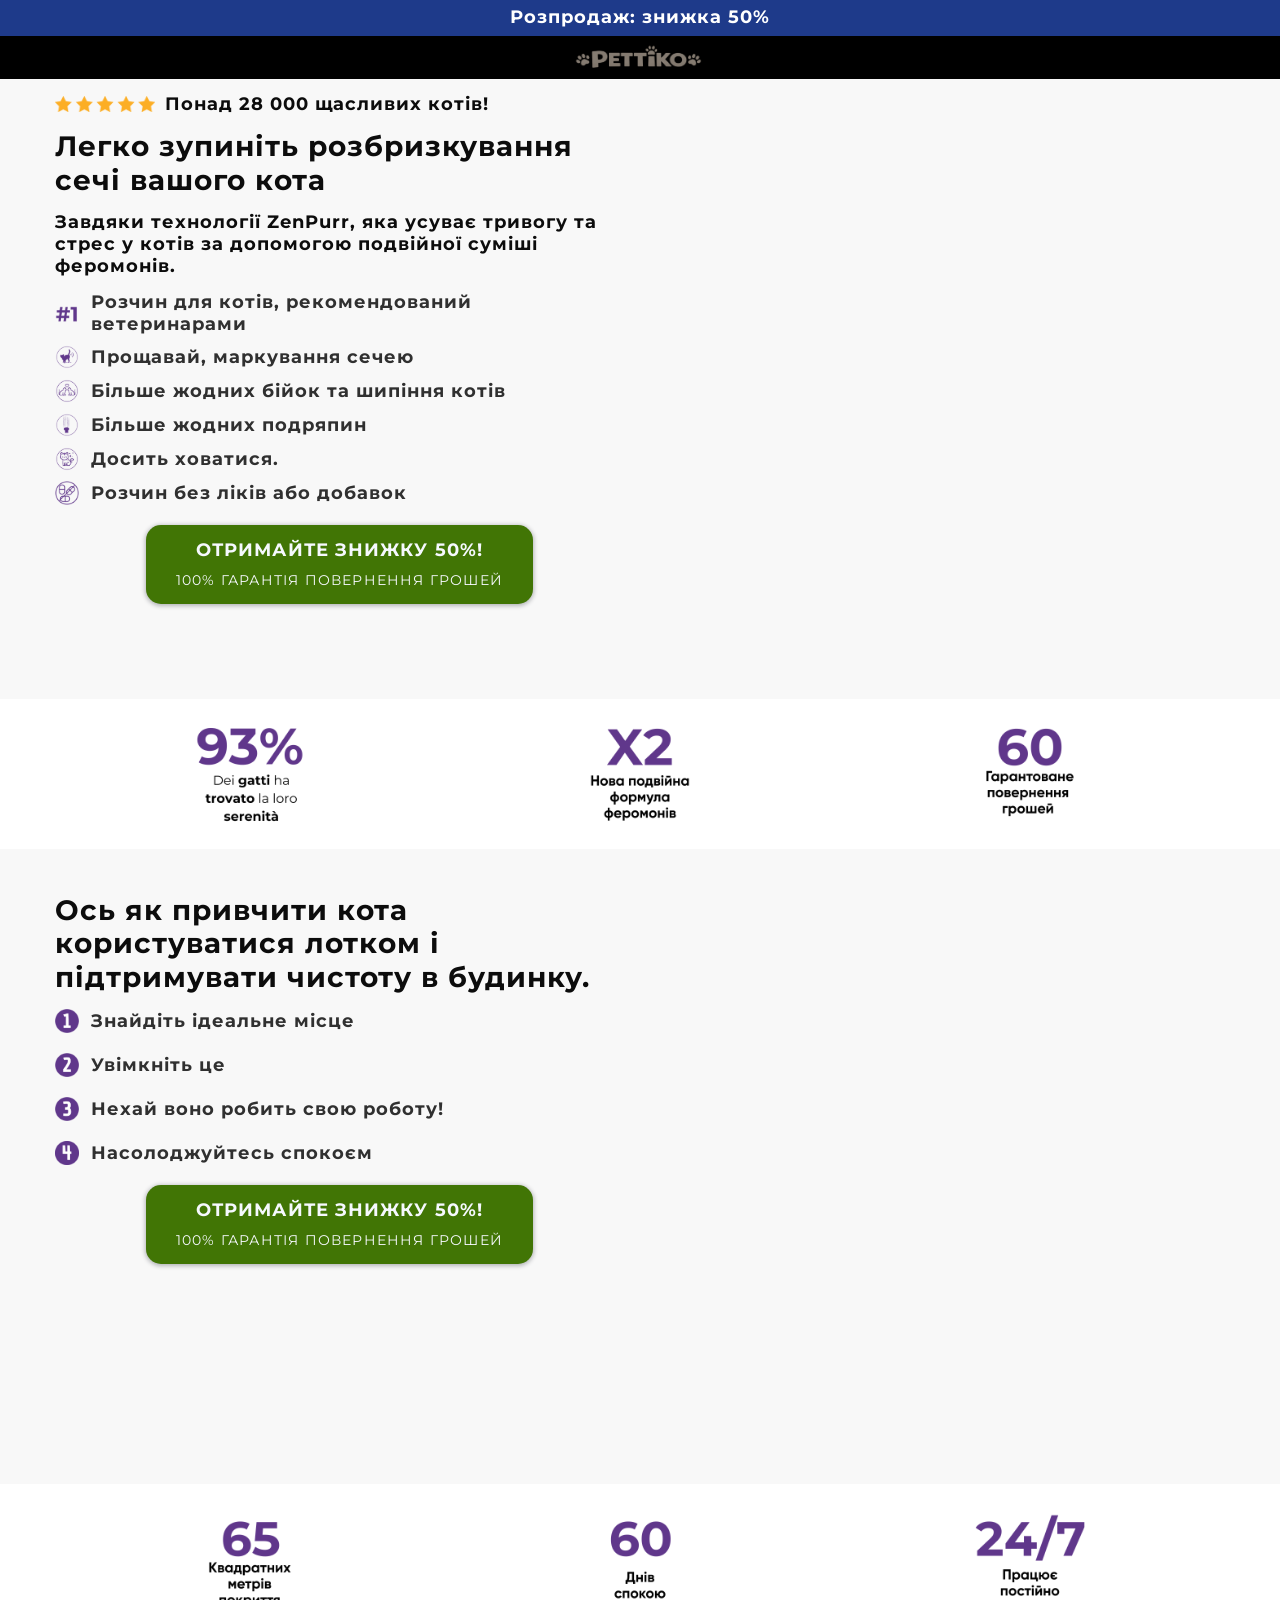
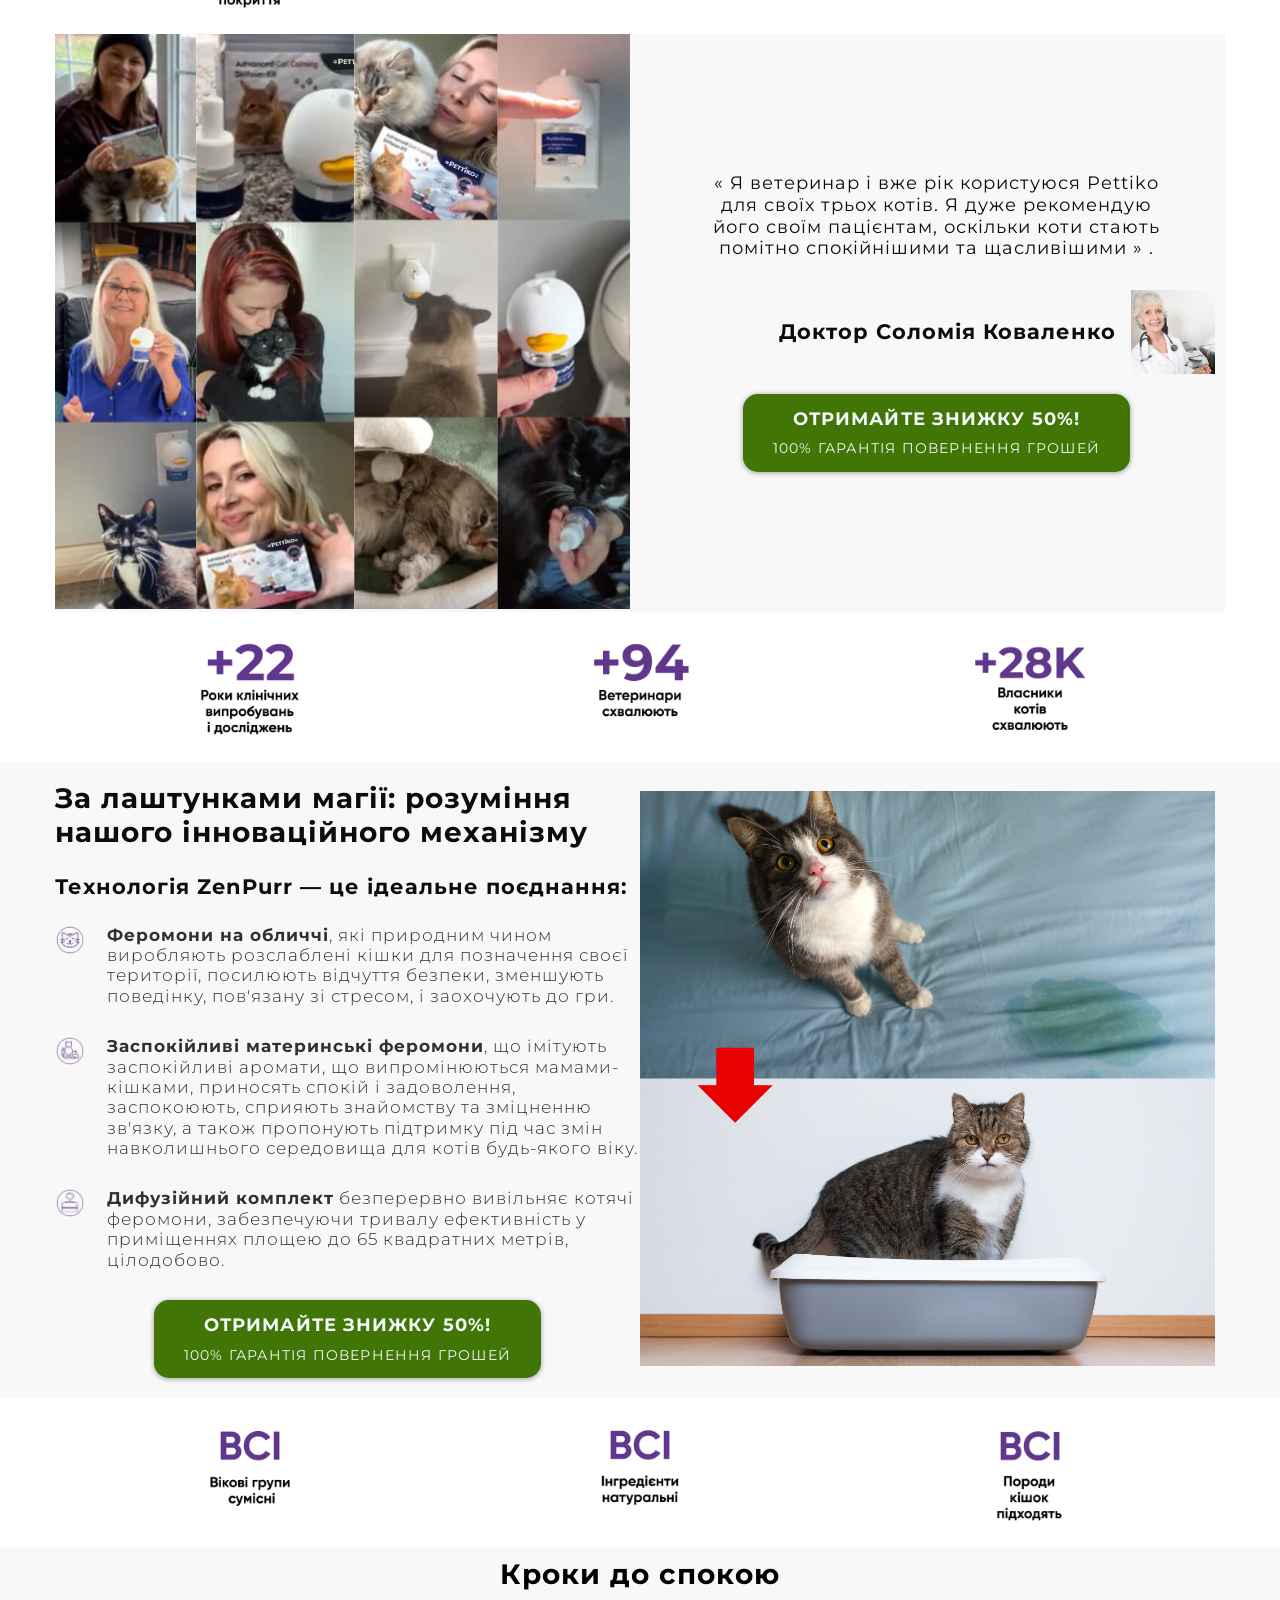
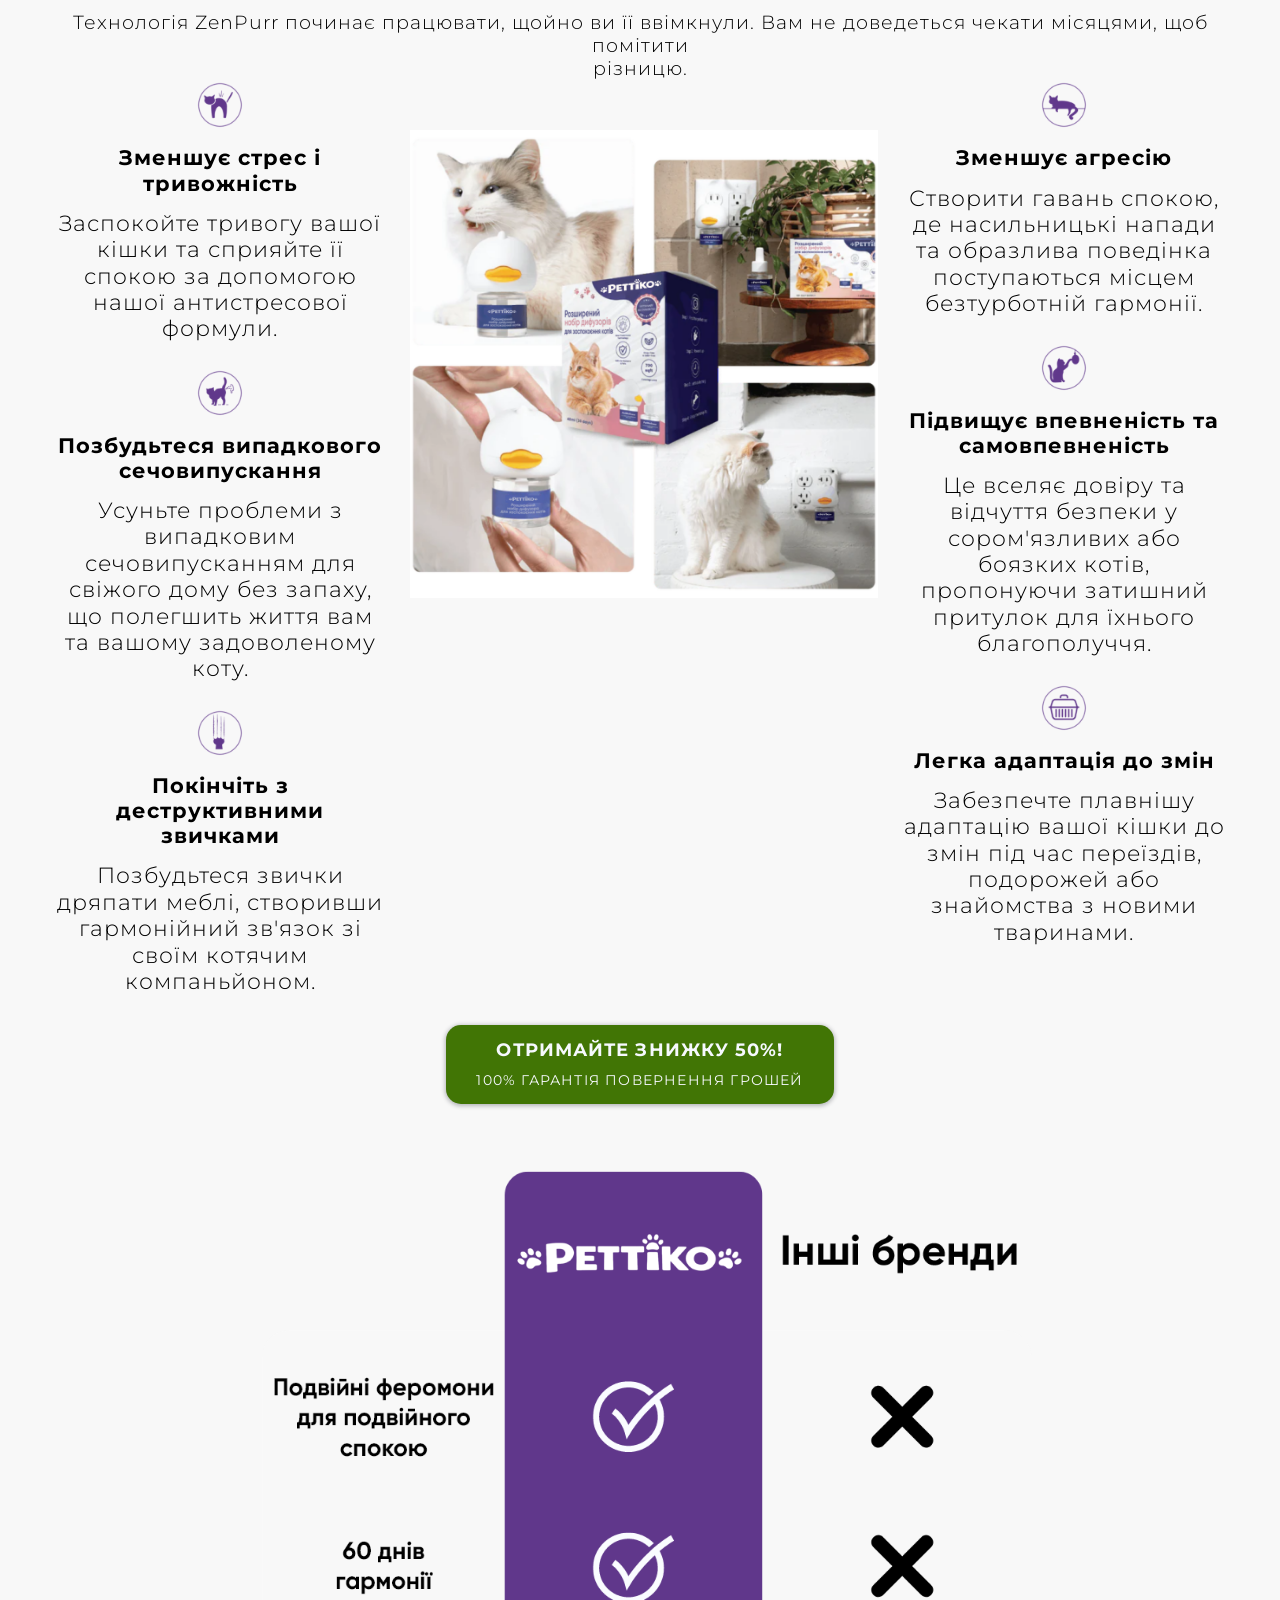
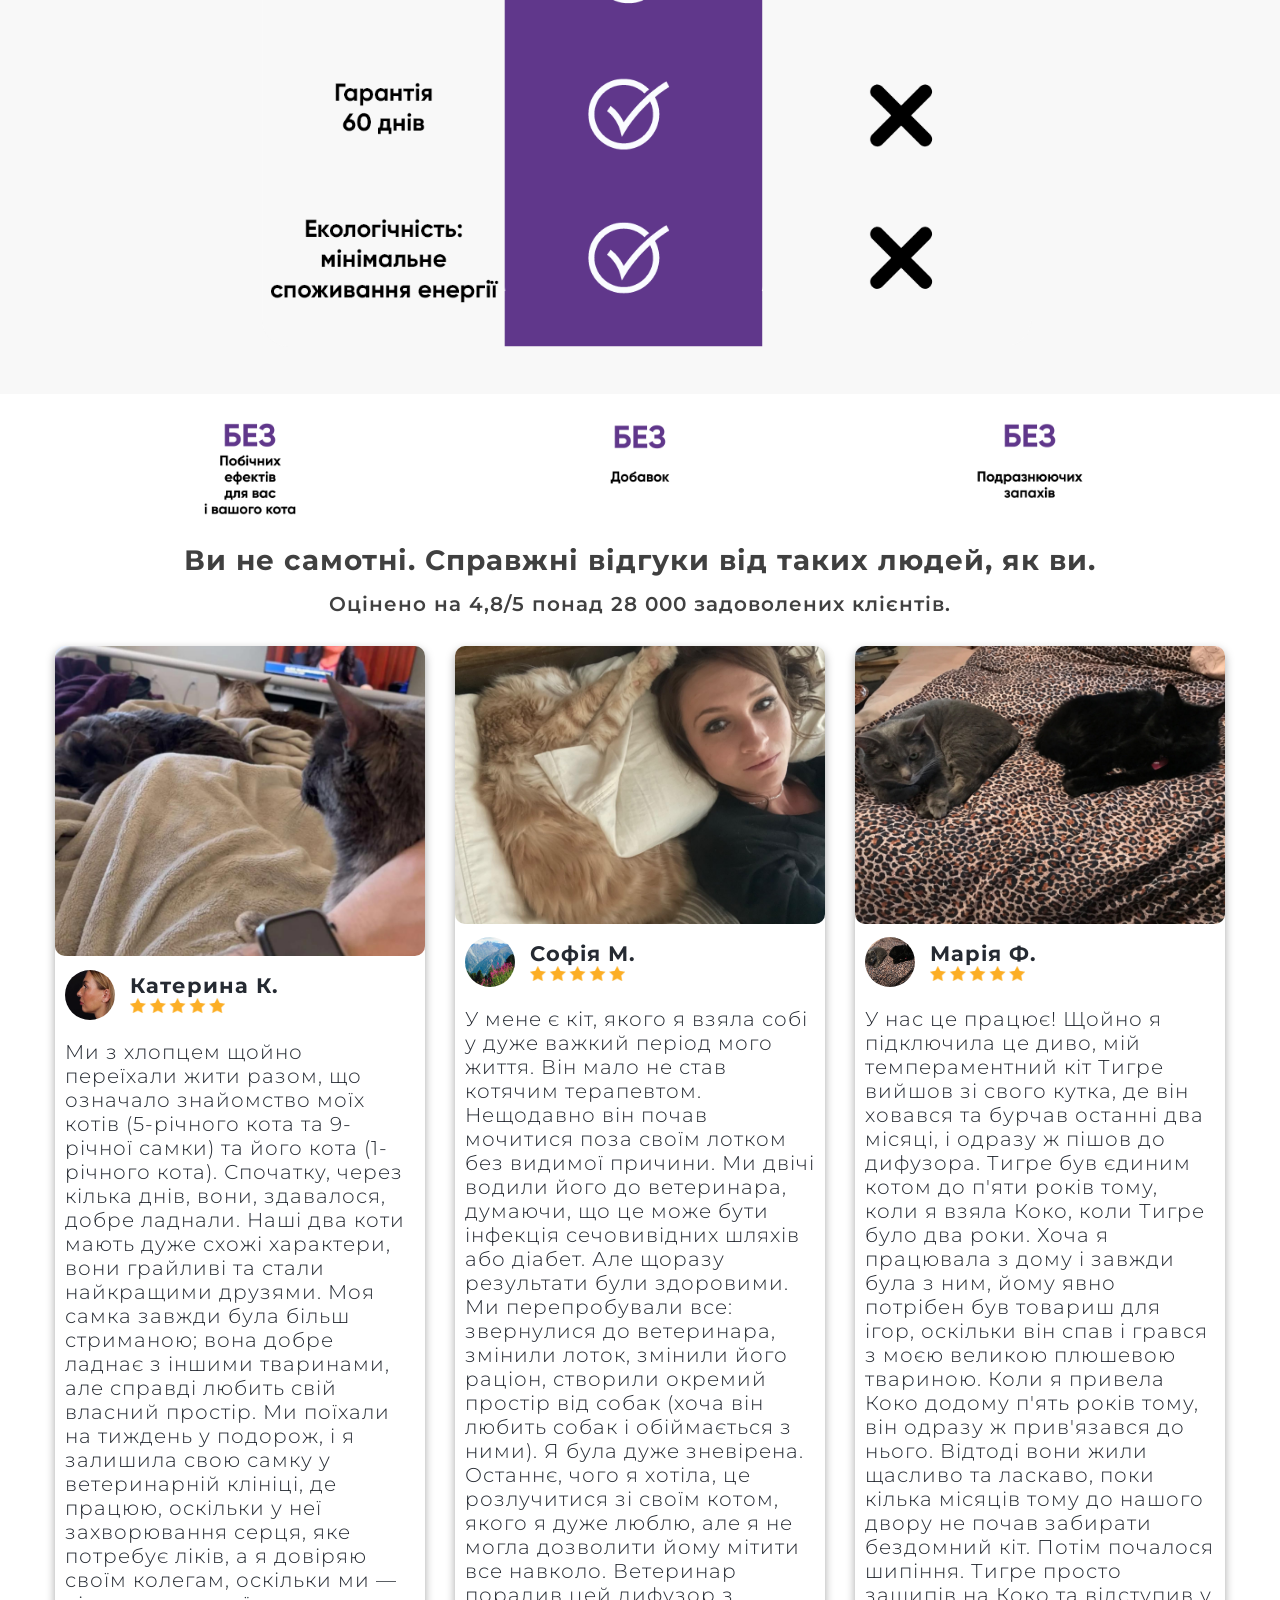
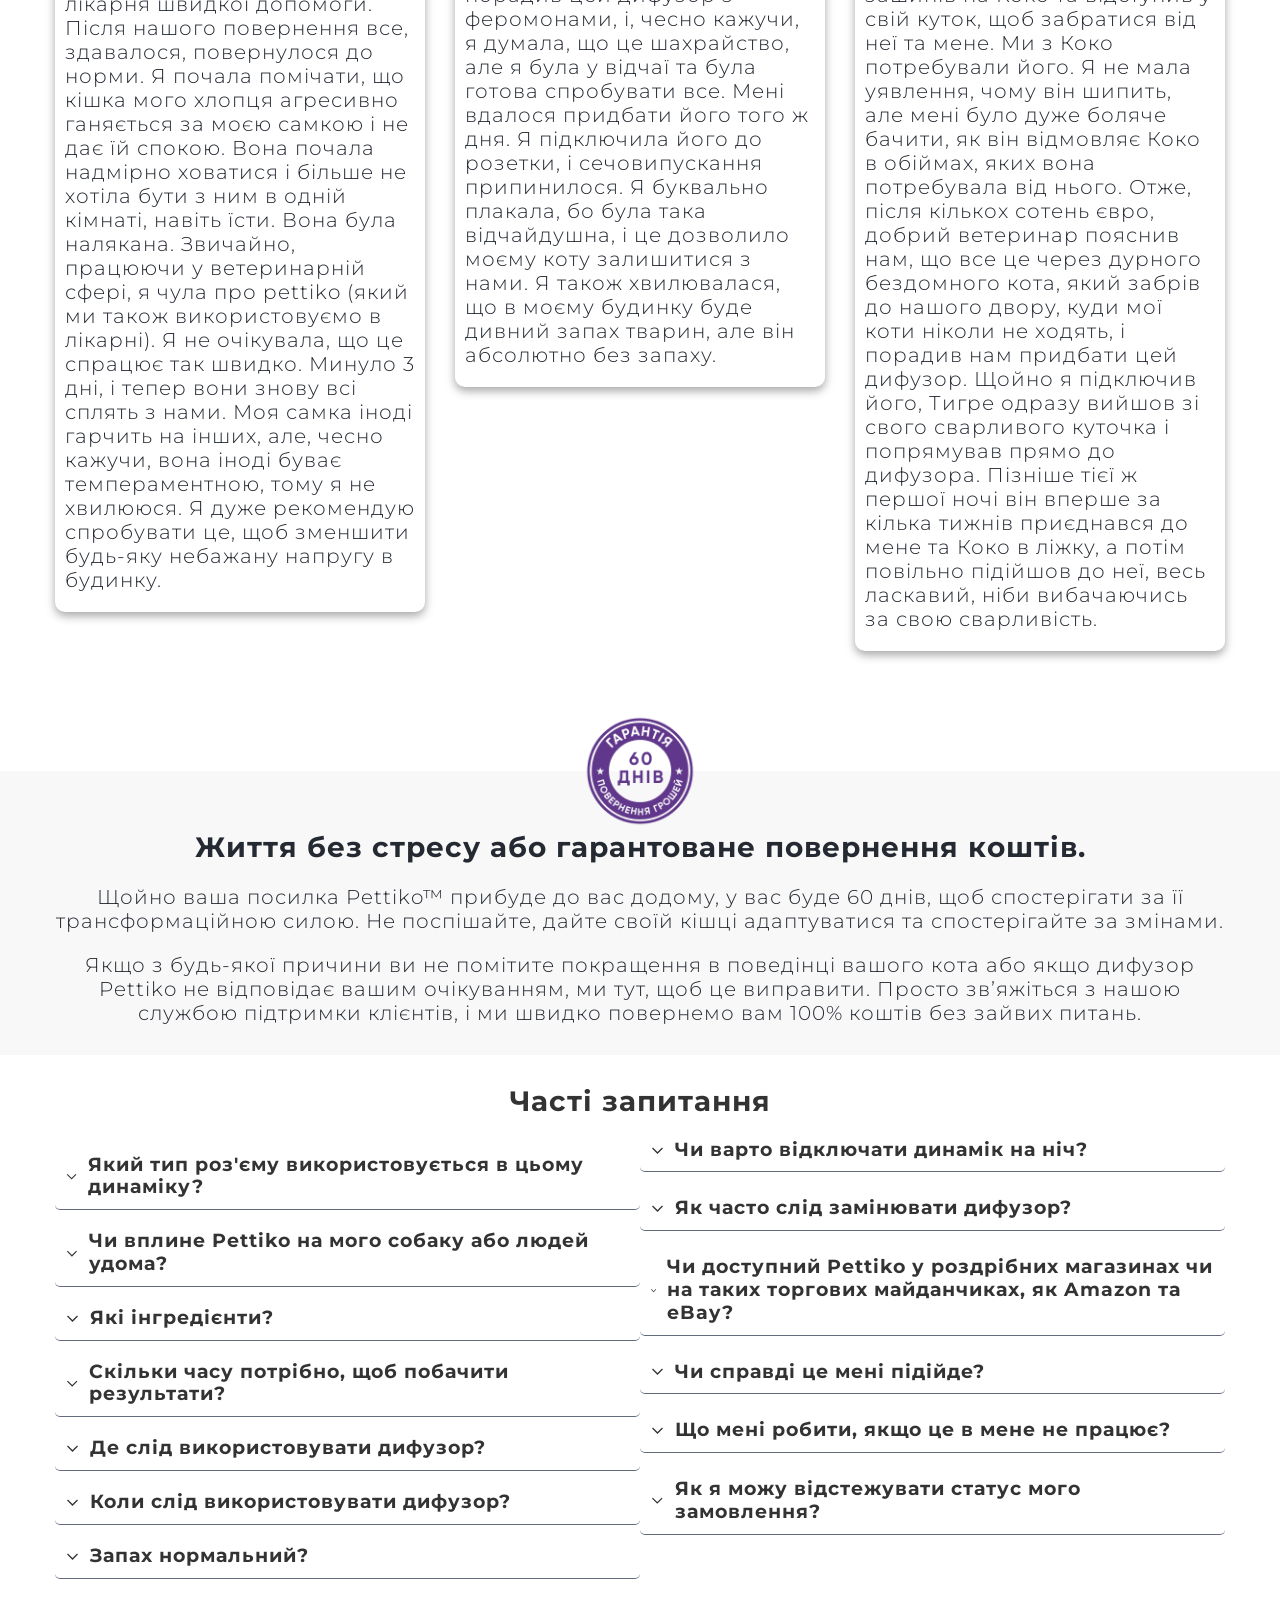
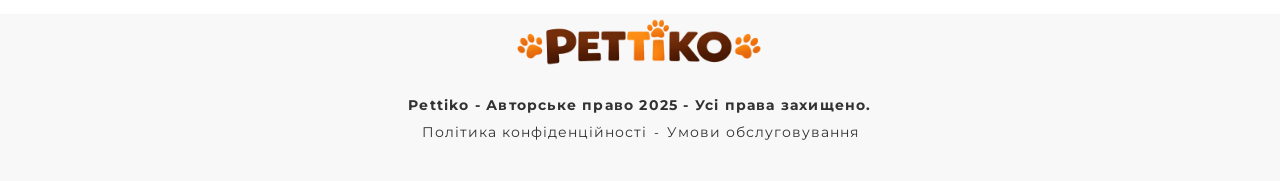
==== index.html @ 3567cd70 "add edits" ====
<!doctype html>
<html lang="en">

<head>
  <meta charset="UTF-8" />
  <meta name="viewport" content="width=device-width, initial-scale=1.0" />
  <link rel="preconnect" href="https://fonts.googleapis.com" />
  <link rel="preconnect" href="https://fonts.gstatic.com" crossorigin />
  <link href="https://fonts.googleapis.com/css2?family=Roboto:ital,wght@0,100..900;1,100..900&display=swap"
    rel="stylesheet" />
  <link rel="preconnect" href="https://fonts.googleapis.com">
  <link rel="preconnect" href="https://fonts.gstatic.com" crossorigin>
  <link href="https://fonts.googleapis.com/css2?family=Montserrat:ital,wght@0,100..900;1,100..900&display=swap"
    rel="stylesheet">
  <link rel="stylesheet" href="./assets/css/globals.css" />
  <link rel="stylesheet" href="./assets/css/style.css" />
  <link rel="stylesheet" href="./assets/css/media.css" />
  <title>Advanced CatCalming</title>
</head>

<body>
  <header class="header">
    <h3 class="header__top-line">
      <strong>Розпродаж: знижка 50%</strong>
    </h3>
    <a href="./index.html" class="header__bottom-line flex-row">
      <img src="./assets/img/Logo Print.png" alt="" width="133" />
    </a>
  </header>

  <section class="sprinkling">
    <div class="container flex-row">
      <div class="left mobile-w100p">
        <div class="left__stars mobile-w100p flex-row">
          <img src="./assets/img/five-stars.png" alt="" width="100" />
          <h3><strong>Понад 28 000 щасливих котів!</strong></h3>
        </div>

        <h1 class="left__title mobile-w100p">
          Легко зупиніть розбризкування сечі вашого кота
        </h1>
        <h3 class="left__subtitle mobile-w100p">
          Завдяки технології ZenPurr, яка усуває тривогу та стрес у котів за
          допомогою подвійної суміші феромонів.
        </h3>
        <div class="left__info flex-col mobile-w100p">
          <div class="left__info__item mobile-w100p flex-row">
            <img src="./assets/img/1.png" alt="" height="24" />
            <h3 class="left__info__item__text">
              Розчин для котів, рекомендований ветеринарами
            </h3>
          </div>
          <div class="left__info__item mobile-w100p flex-row">
            <img src="./assets/img/bye-marker.png" alt="" height="24" />
            <h3 class="left__info__item__text">
              Прощавай, маркування сечею
            </h3>
          </div>
          <div class="left__info__item mobile-w100p flex-row">
            <img src="./assets/img/cat-love.png" alt="" height="24" />
            <h3 class="left__info__item__text">
              Більше жодних бійок та шипіння котів
            </h3>
          </div>
          <div class="left__info__item mobile-w100p flex-row">
            <img src="./assets/img/scratches.png" alt="" height="24" />
            <h3 class="left__info__item__text">
              Більше жодних подряпин
            </h3>
          </div>
          <div class="left__info__item mobile-w100p flex-row">
            <img src="./assets/img/no-hide.png" alt="" height="24" />
            <h3 class="left__info__item__text">
              Досить ховатися.
            </h3>
          </div>
          <div class="left__info__item mobile-w100p flex-row">
            <img src="./assets/img/no-likes.png" alt="" height="24" />
            <h3 class="left__info__item__text">
              Розчин без ліків або добавок
            </h3>
          </div>
        </div>

        <div class="btn mobile-w100p">
          <h3>ОТРИМАЙТЕ ЗНИЖКУ 50%!</h3>
          <h4>100% ГАРАНТІЯ ПОВЕРНЕННЯ ГРОШЕЙ</h4>
        </div>
      </div>
      <div class="right mobile-w100p">
        <video
          poster="https://img.funnelish.com/43002/thumbnails/1744639048-4ab056ae-5b20-47de-824e-a32f8fee240amp4.jpg?auto=webp&amp;optimize=medium"
          data-src="https://videos.funnelish.com/43002/1744639048-4ab056ae-5b20-47de-824e-a32f8fee240a.mp4" autoplay=""
          loop="loop" muted="" playsinline="" disablepictureinpicture="" class="__video mobile-w100p"
          src="assets/video/giorno-video.mp4"></video>
      </div>
    </div>
  </section>

  <section class="row-items-block">
    <div class="container flex-row">
      <img src="assets/img/93-percent.png" alt="" width="110" />
      <img src="assets/img/x2.png" alt="" width="110" />
      <img src="assets/img/60.png" alt="" width="110" />
    </div>
  </section>

  <section class="accustom">
    <div class="container flex-row">
      <div class="left mobile-w100p">

        <h1 class="left__title mobile-w100p">
          Ось як привчити кота користуватися лотком і підтримувати чистоту в будинку.
        </h1>
        <div class="left__info mobile-w100p flex-col">
          <div class="left__info__item mobile-w100p flex-row">
            <img src="./assets/img/one.png" alt="" height="24" />
            <h3 class="left__info__item__text">
              Знайдіть ідеальне місце
            </h3>
          </div>
          <div class="left__info__item mobile-w100p flex-row">
            <img src="./assets/img/two.png" alt="" height="24" />
            <h3 class="left__info__item__text">
              Увімкніть це
            </h3>
          </div>
          <div class="left__info__item mobile-w100p flex-row">
            <img src="./assets/img/three.png" alt="" height="24" />
            <h3 class="left__info__item__text">
              Нехай воно робить свою роботу!
            </h3>
          </div>
          <div class="left__info__item mobile-w100p flex-row">
            <img src="./assets/img/four.png" alt="" height="24" />
            <h3 class="left__info__item__text">
              Насолоджуйтесь спокоєм
            </h3>
          </div>
        </div>

        <div class="btn mobile-w100p">
          <h3>ОТРИМАЙТЕ ЗНИЖКУ 50%!</h3>
          <h4>100% ГАРАНТІЯ ПОВЕРНЕННЯ ГРОШЕЙ</h4>
        </div>
      </div>
      <div class="right mobile-w100p">
        <video class="mobile-w100p" width="100%" autoplay="" loop="" muted="" playsinline=""
          style="border-radius:10px;">
          <source src="https://cdn.shopify.com/videos/c/o/v/01073e5bbc784fa6a7a52d68e65de01f.mp4" type="video/mp4">
        </video>
      </div>
  </section>

  <section class="white-bg">
    <section class="row-items-block">
      <div class="container flex-row">
        <img src="assets/img/65-metri.png" alt="" width="110" />
        <img src="assets/img/60-giorni.png" alt="" width="110" />
        <img src="assets/img/24-7-tempo.png" alt="" width="110" />
      </div>
    </section>
    <div class="container">
      <div class="veterinar-feedback  mobile-w100p flex-row">
        <div class="left mobile-w100p">
          <img src="./assets/img/happy-clients.png" alt="" height="575" width="575" class="mobile-w100p">
        </div>
        <div class="right flex-col  mobile-w100p">
          <div class="veterinar-feedback__feedback-content mobile-w100p">
            « Я ветеринар і вже рік користуюся Pettiko для своїх трьох котів. Я дуже рекомендую його своїм
            пацієнтам, оскільки коти стають помітно спокійнішими та щасливішими » .
          </div>

          <div class="veterinar-feedback__feedback__author  flex-row">
            <h2>Доктор Соломія Коваленко</h2>
            <img src="./assets/img/veterinar.png" alt="" height="84" width="84">
          </div>

          <div class="btn  mobile-w100p">
            <h3>ОТРИМАЙТЕ ЗНИЖКУ 50%!</h3>
            <h4>100% ГАРАНТІЯ ПОВЕРНЕННЯ ГРОШЕЙ</h4>
          </div>
        </div>
      </div>
    </div>
    <section class="row-items-block">
      <div class="container flex-row">
        <img src="assets/img/plus-22.png" alt="" width="110" />
        <img src="assets/img/plus-94.png" alt="" width="110" />
        <img src="assets/img/plus-28k.png" alt="" width="110" />
      </div>
    </section>
    </div>
  </section>

  <section class="zen-purr">
    <div class="container flex-row">
      <div class="zen-purr__left left">
        <h1>
          За лаштунками магії: розуміння нашого інноваційного механізму
        </h1>
        <h2 class="left__subtitle">
          Технологія ZenPurr — це ідеальне поєднання:
        </h2>

        <div class="left__info flex-col">
          <div class="left__info__item flex-row">
            <img src="./assets/img/cat-face.png" alt="" height="30" />
            <h3 class="left__info__item__text">
              <strong> Феромони на обличчі</strong>, які природним чином виробляють розслаблені кішки для позначення
              своєї території, посилюють відчуття безпеки, зменшують поведінку, пов'язану зі стресом, і заохочують до
              гри.
            </h3>
          </div>
          <div class="left__info__item flex-row">
            <img src="./assets/img/cat-feromones.png" alt="" height="30" />
            <h3 class="left__info__item__text">
              <strong>Заспокійливі материнські феромони</strong>, що імітують заспокійливі аромати, що випромінюються
              мамами-кішками, приносять спокій і задоволення, заспокоюють, сприяють знайомству та зміцненню зв'язку, а
              також пропонують підтримку під час змін навколишнього середовища для котів будь-якого віку.
            </h3>
          </div>
          <div class="left__info__item flex-row">
            <img src="./assets/img/difus-complect.png" alt="" height="30" />
            <h3 class="left__info__item__text">
              <strong>Дифузійний комплект</strong> безперервно вивільняє котячі феромони, забезпечуючи тривалу
              ефективність у приміщеннях площею до 65 квадратних метрів, цілодобово.
            </h3>
          </div>
        </div>
        <div class="btn">
          <h3>ОТРИМАЙТЕ ЗНИЖКУ 50%!</h3>
          <h4>100% ГАРАНТІЯ ПОВЕРНЕННЯ ГРОШЕЙ</h4>
        </div>
      </div>
      <div class="zen-purr__right right ">
        <img src="./assets/img/cat-in-bed-to-cat-in-toilet.png" alt="" height="575" width="575" class="mobile-w100p">
      </div>
    </div>
  </section>

  <section class="row-items-block">
    <div class="container flex-row">
      <img src="assets/img/tutte.png" alt="" width="110" />
      <img src="assets/img/tutti.png" alt="" width="110" />
      <img src="assets/img/tutte-gati.png" alt="" width="110" />
    </div>
  </section>

  <section class="steps-to-peace">
    <div class="container">
      <h1>Кроки до спокою</h1>
      <div class="steps-to-peace__subtitle">
        Технологія ZenPurr починає працювати, щойно ви її ввімкнули. Вам не доведеться чекати місяцями, щоб помітити
        <br>
        різницю.
      </div>
      <div class="flex-row steps-to-peace__cols-wrapper">
        <div class="steps-to-peace__col flex-col">
          <div class="steps-to-peace__col__item flex-col">
            <img src="./assets/img/cat-anxiety.png" alt="" height="50">
            <h2>Зменшує стрес і тривожність</h2>
            <p>
              Заспокойте тривогу вашої кішки та сприяйте її спокою за допомогою нашої антистресової формули.
            </p>
          </div>
          <div class="steps-to-peace__col__item flex-col">
            <img src="./assets/img/cats-urination.png" alt="" height="50">
            <h2>Позбудьтеся випадкового сечовипускання</h2>
            <p>
              Усуньте проблеми з випадковим сечовипусканням для свіжого дому без запаху, що полегшить життя вам та
              вашому задоволеному коту.
            </p>
          </div>
          <div class="steps-to-peace__col__item flex-col">
            <img src="./assets/img/scratches.png" alt="" height="50">
            <h2>Покінчіть з деструктивними звичками</h2>
            <p>
              Позбудьтеся звички дряпати меблі, створивши гармонійний зв'язок зі своїм котячим компаньйоном.
            </p>
          </div>
        </div>
        <img class="steps-to-peace__center-image" src="./assets/img/pet-wellness-with-cat.png" alt="" height="468"
          width="468">
        <div class="steps-to-peace__col flex-col">
          <div class="steps-to-peace__col__item flex-col">
            <img src="./assets/img/no-cat-agression.png" alt="" height="50">
            <h2>Зменшує агресію</h2>
            <p>
              Створити гавань спокою, де насильницькі напади та образлива поведінка поступаються місцем безтурботній
              гармонії.
            </p>
          </div>
          <div class="steps-to-peace__col__item flex-col">
            <img src="./assets/img/cat-confidence.png" alt="" height="50">
            <h2>Підвищує впевненість та самовпевненість</h2>
            <p>
              Це вселяє довіру та відчуття безпеки у сором'язливих або боязких котів, пропонуючи затишний притулок для
              їхнього благополуччя.
            </p>
          </div>
          <div class="steps-to-peace__col__item flex-col">
            <img src="./assets/img/adaptation-to-changes.png" alt="" height="50">
            <h2>Легка адаптація до змін</h2>
            <p>
              Забезпечте плавнішу адаптацію вашої кішки до змін під час переїздів, подорожей або знайомства з новими
              тваринами.
            </p>
          </div>
        </div>
      </div>

      <div class="steps-to-peace__cols-wrapper mobile">
        <img class="steps-to-peace__center-image mobile-w100p" src="./assets/img/pet-wellness-with-cat.png" alt=""
          height="468" width="468">
        <div class="grid-cols">
          <div class="steps-to-peace__col flex-col">
            <div class="flex-row">
              <div class="steps-to-peace__col__item flex-col">
                <img src="./assets/img/no-cat-agression.png" alt="" height="50">
                <h2>Зменшує агресію</h2>
                <p>
                  Створити гавань спокою, де насильницькі напади та образлива поведінка поступаються місцем безтурботній
                  гармонії.
                </p>
              </div>

              <div class="steps-to-peace__col__item flex-col">
                <img src="./assets/img/cat-anxiety.png" alt="" height="50">
                <h2>Зменшує стрес і тривожність</h2>
                <p>
                  Заспокойте тривогу вашої кішки та сприяйте її спокою за допомогою нашої антистресової формули.
                </p>
              </div>
            </div>

            <div class="flex-row">
              <div class="steps-to-peace__col__item flex-col">
                <img src="./assets/img/cat-confidence.png" alt="" height="50">
                <h2>Підвищує впевненість та самовпевненість</h2>
                <p>
                  Це вселяє довіру та відчуття безпеки у сором'язливих або боязких котів, пропонуючи затишний притулок
                  для
                  їхнього благополуччя.
                </p>
              </div>

              <div class="steps-to-peace__col__item flex-col">
                <img src="./assets/img/cats-urination.png" alt="" height="50">
                <h2>Позбудьтеся випадкового сечовипускання</h2>
                <p>
                  Усуньте проблеми з випадковим сечовипусканням для свіжого дому без запаху, що полегшить життя вам та
                  вашому задоволеному коту.
                </p>
              </div>
            </div>

            <div class="flex-row">
              <div class="steps-to-peace__col__item flex-col">
                <img src="./assets/img/adaptation-to-changes.png" alt="" height="50">
                <h2>Легка адаптація до змін</h2>
                <p>
                  Забезпечте плавнішу адаптацію вашої кішки до змін під час переїздів, подорожей або знайомства з новими
                  тваринами.
                </p>
              </div>



              <div class="steps-to-peace__col__item flex-col">
                <img src="./assets/img/scratches.png" alt="" height="50">
                <h2>Покінчіть з деструктивними звичками</h2>
                <p>
                  Позбудьтеся звички дряпати меблі, створивши гармонійний зв'язок зі своїм котячим компаньйоном.
                </p>
              </div>
            </div>
          </div>
        </div>
      </div>

      <div class="btn">
        <h3>ОТРИМАЙТЕ ЗНИЖКУ 50%!</h3>
        <h4>100% ГАРАНТІЯ ПОВЕРНЕННЯ ГРОШЕЙ</h4>
      </div>
    </div>
  </section>

  <img src="./assets/img/pet-wellness-vs-altre-marche.png" alt="" height="850" width="850"
    class="pet-wellness-vs-altre-marche">

  <section class="row-items-block">
    <div class="container flex-row">
      <img src="assets/img/senza1.png" alt="" width="110" />
      <img src="assets/img/senza2.png" alt="" width="110" />
      <img src="assets/img/senza3.png" alt="" width="110" />
    </div>
  </section>

  <div class="feedbacks">
    <h1>Ви не самотні. Справжні відгуки від таких людей, як ви.</h1>
    <div class="steps-to-peace__subtitle">
      Оцінено на 4,8/5 понад 28 000 задоволених клієнтів.
    </div>

    <div class="container flex-row">
      <div class="feedbacks__feedback mobile-w100p">
        <img src="./assets/img/cats-in-bed.png" alt="" class="feedbacks__feedback__image mobile-w100p">

        <div class="feedbacks__feedback__content-wrapper">
          <div class="feedbacks__feedback__author flex-row">
            <img src="./assets/img/author-avatar.png" alt="" height="50" width="50" class="feedbacks__feedback__avatar">
            <div>
              <h2>Катерина К.</h2>
              <img src="./assets/img/five-stars.png" alt="" height="15">
            </div>
          </div>

          <p class="feedbacks__feedback__content">
            Ми з хлопцем щойно переїхали жити разом, що означало знайомство моїх котів (5-річного кота та 9-річної
            самки)
            та його кота (1-річного кота). Спочатку, через кілька днів, вони, здавалося, добре ладнали. Наші два коти
            мають дуже схожі характери, вони грайливі та стали найкращими друзями. Моя самка завжди була більш
            стриманою;
            вона добре ладнає з іншими тваринами, але справді любить свій власний простір. Ми поїхали на тиждень у
            подорож, і я залишила свою самку у ветеринарній клініці, де працюю, оскільки у неї захворювання серця, яке
            потребує ліків, а я довіряю своїм колегам, оскільки ми — лікарня швидкої допомоги. Після нашого повернення
            все, здавалося, повернулося до норми. Я почала помічати, що кішка мого хлопця агресивно ганяється за моєю
            самкою і не дає їй спокою. Вона почала надмірно ховатися і більше не хотіла бути з ним в одній кімнаті,
            навіть
            їсти. Вона була налякана. Звичайно, працюючи у ветеринарній сфері, я чула про pettiko (який ми також
            використовуємо в лікарні). Я не очікувала, що це спрацює так швидко. Минуло 3 дні, і тепер вони знову всі
            сплять з нами. Моя самка іноді гарчить на інших, але, чесно кажучи, вона іноді буває темпераментною, тому я
            не
            хвилююся. Я дуже рекомендую спробувати це, щоб зменшити будь-яку небажану напругу в будинку.
          </p>
        </div>
      </div>
      <div class="feedbacks__feedback mobile-w100p">
        <img src="./assets/img/client-with-cat.jpg" alt="" class="feedbacks__feedback__image mobile-w100p">

        <div class="feedbacks__feedback__content-wrapper">
          <div class="feedbacks__feedback__author flex-row">
            <img src="./assets/img/sofia-avatar.jpg" alt="" height="50" width="50" class="feedbacks__feedback__avatar">
            <div>
              <h2>Софія М.</h2>
              <img src="./assets/img/five-stars.png" alt="" height="15">
            </div>
          </div>

          <p class="feedbacks__feedback__content">
            У мене є кіт, якого я взяла собі у дуже важкий період мого життя. Він мало не став котячим терапевтом.
            Нещодавно він почав мочитися поза своїм лотком без видимої причини. Ми двічі водили його до ветеринара,
            думаючи, що це може бути інфекція сечовивідних шляхів або діабет. Але щоразу результати були здоровими. Ми
            перепробували все: звернулися до ветеринара, змінили лоток, змінили його раціон, створили окремий простір
            від собак (хоча він любить собак і обіймається з ними). ​​Я була дуже зневірена. Останнє, чого я хотіла, це
            розлучитися зі своїм котом, якого я дуже люблю, але я не могла дозволити йому мітити все навколо. Ветеринар
            порадив цей дифузор з феромонами, і, чесно кажучи, я думала, що це шахрайство, але я була у відчаї та була
            готова спробувати все. Мені вдалося придбати його того ж дня. Я підключила його до розетки, і сечовипускання
            припинилося. Я буквально плакала, бо була така відчайдушна, і це дозволило моєму коту залишитися з нами. Я
            також хвилювалася, що в моєму будинку буде дивний запах тварин, але він абсолютно без запаху.
          </p>
        </div>
      </div>
      <div class="feedbacks__feedback mobile-w100p">
        <img src="./assets/img/maria-cats.jpg" alt="" class="feedbacks__feedback__image mobile-w100p">

        <div class="feedbacks__feedback__content-wrapper">
          <div class="feedbacks__feedback__author flex-row">
            <img src="./assets/img/maria-cats.jpg" alt="" height="50" width="50" class="feedbacks__feedback__avatar">
            <div>
              <h2>Марія Ф.</h2>
              <img src="./assets/img/five-stars.png" alt="" height="15">
            </div>
          </div>

          <p class="feedbacks__feedback__content">
            У нас це працює! Щойно я підключила це диво, мій темпераментний кіт Тигре вийшов зі свого кутка, де він
            ховався та бурчав останні два місяці, і одразу ж пішов до дифузора. Тигре був єдиним котом до п'яти років
            тому, коли я взяла Коко, коли Тигре було два роки. Хоча я працювала з дому і завжди була з ним, йому явно
            потрібен був товариш для ігор, оскільки він спав і грався з моєю великою плюшевою твариною. Коли я привела
            Коко додому п'ять років тому, він одразу ж прив'язався до нього. Відтоді вони жили щасливо та ласкаво, поки
            кілька місяців тому до нашого двору не почав забирати бездомний кіт. Потім почалося шипіння. Тигре просто
            зашипів на Коко та відступив у свій куток, щоб забратися від неї та мене. Ми з Коко потребували його. Я не
            мала уявлення, чому він шипить, але мені було дуже боляче бачити, як він відмовляє Коко в обіймах, яких вона
            потребувала від нього. Отже, після кількох сотень євро, добрий ветеринар пояснив нам, що все це через
            дурного бездомного кота, який забрів до нашого двору, куди мої коти ніколи не ходять, і порадив нам придбати
            цей дифузор. Щойно я підключив його, Тигре одразу вийшов зі свого сварливого куточка і попрямував прямо до
            дифузора. Пізніше тієї ж першої ночі він вперше за кілька тижнів приєднався до мене та Коко в ліжку, а потім
            повільно підійшов до неї, весь ласкавий, ніби вибачаючись за свою сварливість.
          </p>
        </div>
      </div>
    </div>
  </div>

  <div class="money-back">
    <div class="container flex-col">
      <img src="./assets/img/money-back-logo.png" alt="" class="money-back__logo" height="120" width="120" />
      <h1>Життя без стресу або гарантоване повернення коштів.</h1>
      <div class="money-back__subtitle">
        Щойно ваша посилка Pettiko™ прибуде до вас додому, у вас буде 60 днів, щоб спостерігати за її
        трансформаційною силою. Не поспішайте, дайте своїй кішці адаптуватися та спостерігайте за змінами.
      </div>
      <p>
        Якщо з будь-якої причини ви не помітите покращення в поведінці вашого кота або якщо дифузор Pettiko не
        відповідає вашим очікуванням, ми тут, щоб це виправити. Просто зв’яжіться з нашою службою підтримки клієнтів, і
        ми швидко повернемо вам 100% коштів без зайвих питань.
      </p>
      </img>
    </div>
  </div>

  <div class="accordion">
    <div class="container">
      <h1>Часті запитання</h1>
      <div class="flex-row accordion-wrapp">
        <div class="accordion__left flex-col">
          <div class="accordion__item">
            <div class="accordion__item__dark-bg flex-row">
              <svg fill="none" viewBox="0 0 15 15" height="15" width="15" xmlns="http://www.w3.org/2000/svg"
                class="faq-icon">
                <path xmlns="http://www.w3.org/2000/svg" fill-rule="evenodd" clip-rule="evenodd"
                  d="M12.0581 4.55812L12.9419 5.44187L7.50001 10.8837L2.05814 5.44187L2.94189 4.55812L7.50001 9.11625L12.0581 4.55812Z"
                  fill="currentColor"></path>
              </svg>

              <h2 class="accordion__item__quesion">
                Який тип роз'єму використовується в цьому динаміку?
              </h2>
            </div>

            <div class="accordion__item__answer">
              Залежно від місця призначення доставки, ми автоматично надішлемо вам відповідну вилку. Отже, якщо ви
              замовляєте зі США, ви отримаєте американську вилку; якщо ви замовляєте з ЄС, ви отримаєте європейську
              вилку
              тощо.
            </div>
          </div>
          <div class="accordion__item">
            <div class="accordion__item__dark-bg flex-row">
              <svg fill="none" viewBox="0 0 15 15" height="15" width="15" xmlns="http://www.w3.org/2000/svg"
                class="faq-icon">
                <path xmlns="http://www.w3.org/2000/svg" fill-rule="evenodd" clip-rule="evenodd"
                  d="M12.0581 4.55812L12.9419 5.44187L7.50001 10.8837L2.05814 5.44187L2.94189 4.55812L7.50001 9.11625L12.0581 4.55812Z"
                  fill="currentColor"></path>
              </svg>

              <h2 class="accordion__item__quesion">
                Чи вплине Pettiko на мого собаку або людей удома?
              </h2>
            </div>

            <div class="accordion__item__answer">
              Оскільки феромони є видоспецифічними, вам не потрібно турбуватися про те, що собаки, інші тварини чи люди
              постраждають від заспокійливих феромонів для котів.
            </div>
          </div>
          <div class="accordion__item">
            <div class="accordion__item__dark-bg flex-row">
              <svg fill="none" viewBox="0 0 15 15" height="15" width="15" xmlns="http://www.w3.org/2000/svg"
                class="faq-icon">
                <path xmlns="http://www.w3.org/2000/svg" fill-rule="evenodd" clip-rule="evenodd"
                  d="M12.0581 4.55812L12.9419 5.44187L7.50001 10.8837L2.05814 5.44187L2.94189 4.55812L7.50001 9.11625L12.0581 4.55812Z"
                  fill="currentColor"></path>
              </svg>

              <h2 class="accordion__item__quesion">
                Які інгредієнти?
              </h2>
            </div>

            <div class="accordion__item__answer">
              Феромони – це суміш натуральних жирних кислот. Наші продукти також містять розчинник, який допомагає
              розчиняти феромони, щоб їх можна було розпилювати або розсіювати.
            </div>
          </div>
          <div class="accordion__item">
            <div class="accordion__item__dark-bg flex-row">
              <svg fill="none" viewBox="0 0 15 15" height="15" width="15" xmlns="http://www.w3.org/2000/svg"
                class="faq-icon">
                <path xmlns="http://www.w3.org/2000/svg" fill-rule="evenodd" clip-rule="evenodd"
                  d="M12.0581 4.55812L12.9419 5.44187L7.50001 10.8837L2.05814 5.44187L2.94189 4.55812L7.50001 9.11625L12.0581 4.55812Z"
                  fill="currentColor"></path>
              </svg>

              <h2 class="accordion__item__quesion">
                Скільки часу потрібно, щоб побачити результати?
              </h2>
            </div>

            <div class="accordion__item__answer">
              Щодо дифузора, ви помітите, як ваша кішка заспокоюється та розслабляється щонайменше через сім днів
              безперервного використання.
            </div>
          </div>
          <div class="accordion__item">
            <div class="accordion__item__dark-bg flex-row">
              <svg fill="none" viewBox="0 0 15 15" height="15" width="15" xmlns="http://www.w3.org/2000/svg"
                class="faq-icon">
                <path xmlns="http://www.w3.org/2000/svg" fill-rule="evenodd" clip-rule="evenodd"
                  d="M12.0581 4.55812L12.9419 5.44187L7.50001 10.8837L2.05814 5.44187L2.94189 4.55812L7.50001 9.11625L12.0581 4.55812Z"
                  fill="currentColor"></path>
              </svg>

              <h2 class="accordion__item__quesion">
                Де слід використовувати дифузор?
              </h2>
            </div>

            <div class="accordion__item__answer">
              Дифузор слід використовувати в кімнатах, де ваша кішка проводить найбільше часу. Уникайте використання
              розеток, розташованих під вікнами, поблизу вентиляційних отворів або дверей, оскільки протяги можуть
              порушити правильне розсіювання феромонів. НЕ ПІДКЛЮЧАЙТЕ дифузор до подовжувача або громовідводу. Пляшка
              завжди повинна знаходитися безпосередньо під дифузором для правильного розсіювання та запобігання
              протіканню. Щоб пляшка завжди знаходилася під дифузором, на штифтах для горизонтально орієнтованих розеток
              є
              функція обертання.
            </div>
          </div>
          <div class="accordion__item">
            <div class="accordion__item__dark-bg flex-row">
              <svg fill="none" viewBox="0 0 15 15" height="15" width="15" xmlns="http://www.w3.org/2000/svg"
                class="faq-icon">
                <path xmlns="http://www.w3.org/2000/svg" fill-rule="evenodd" clip-rule="evenodd"
                  d="M12.0581 4.55812L12.9419 5.44187L7.50001 10.8837L2.05814 5.44187L2.94189 4.55812L7.50001 9.11625L12.0581 4.55812Z"
                  fill="currentColor"></path>
              </svg>

              <h2 class="accordion__item__quesion">
                Коли слід використовувати дифузор?
              </h2>
            </div>

            <div class="accordion__item__answer">
              Дифузор слід використовувати постійно у вашому домі щоразу, коли ви помічаєте, що ваша кішка проявляє
              ознаки
              стресу, такі як мічення сечею, ховання, бійки, сечовипускання поза лотком та дряпання. Дифузор допоможе
              вашій кішці почуватися комфортніше під час неочікуваних перешкод у вашому житті, таких як відвідувачі,
              шторми або гучні звуки.
            </div>
          </div>
          <div class="accordion__item">
            <div class="accordion__item__dark-bg flex-row">
              <svg fill="none" viewBox="0 0 15 15" height="15" width="15" xmlns="http://www.w3.org/2000/svg"
                class="faq-icon">
                <path xmlns="http://www.w3.org/2000/svg" fill-rule="evenodd" clip-rule="evenodd"
                  d="M12.0581 4.55812L12.9419 5.44187L7.50001 10.8837L2.05814 5.44187L2.94189 4.55812L7.50001 9.11625L12.0581 4.55812Z"
                  fill="currentColor"></path>
              </svg>

              <h2 class="accordion__item__quesion">
                Запах нормальний?
              </h2>
            </div>

            <div class="accordion__item__answer">
              Феромони виділяються, коли дифузор нагрівається. Як і з будь-яким нагрівальним елементом, може бути легкий
              запах, що є цілком нормальним. Якщо ви помітили сильніший запах від вашого дифузора, будь ласка,
              зв'яжіться
              з нами, і ми будемо раді допомогти вам вирішити проблему!
            </div>
          </div>
        </div>
        <div class="accordion__right flex-col">
          <div class="accordion__item">
            <div class="accordion__item__dark-bg flex-row">
              <svg fill="none" viewBox="0 0 15 15" height="15" width="15" xmlns="http://www.w3.org/2000/svg"
                class="faq-icon">
                <path xmlns="http://www.w3.org/2000/svg" fill-rule="evenodd" clip-rule="evenodd"
                  d="M12.0581 4.55812L12.9419 5.44187L7.50001 10.8837L2.05814 5.44187L2.94189 4.55812L7.50001 9.11625L12.0581 4.55812Z"
                  fill="currentColor"></path>
              </svg>

              <h2 class="accordion__item__quesion">
                Чи варто відключати динамік на ніч?
              </h2>
            </div>

            <div class="accordion__item__answer">
              Щоб підтримувати позитивні вібрації, дифузор завжди слід тримати підключеним до мережі. Якщо ви помітили,
              що
              на дифузорі накопичується пил, від’єднайте його від мережі та дотримуйтесь інструкцій з очищення,
              наведених
              у посібнику користувача, що додається до кожної коробки.
            </div>
          </div>
          <div class="accordion__item">
            <div class="accordion__item__dark-bg flex-row">
              <svg fill="none" viewBox="0 0 15 15" height="15" width="15" xmlns="http://www.w3.org/2000/svg"
                class="faq-icon">
                <path xmlns="http://www.w3.org/2000/svg" fill-rule="evenodd" clip-rule="evenodd"
                  d="M12.0581 4.55812L12.9419 5.44187L7.50001 10.8837L2.05814 5.44187L2.94189 4.55812L7.50001 9.11625L12.0581 4.55812Z"
                  fill="currentColor"></path>
              </svg>

              <h2 class="accordion__item__quesion">
                Як часто слід замінювати дифузор?
              </h2>
            </div>

            <div class="accordion__item__answer">
              Ми рекомендуємо замінювати пляшку для заправки кожні 30 днів або коли рідина закінчиться. Дифузійний блок
              слід замінити через 6 місяців використання або після використання трьох пляшок для заправки (залежно від
              того, що настане раніше!).
            </div>
          </div>
          <div class="accordion__item">
            <div class="accordion__item__dark-bg flex-row">
              <svg fill="none" viewBox="0 0 15 15" height="15" width="15" xmlns="http://www.w3.org/2000/svg"
                class="faq-icon">
                <path xmlns="http://www.w3.org/2000/svg" fill-rule="evenodd" clip-rule="evenodd"
                  d="M12.0581 4.55812L12.9419 5.44187L7.50001 10.8837L2.05814 5.44187L2.94189 4.55812L7.50001 9.11625L12.0581 4.55812Z"
                  fill="currentColor"></path>
              </svg>

              <h2 class="accordion__item__quesion">
                Чи доступний Pettiko у роздрібних магазинах чи на таких торгових майданчиках, як Amazon та eBay?
              </h2>
            </div>

            <div class="accordion__item__answer">
              Ні, Pettiko продається виключно в нашому офіційному магазині з 60-денною гарантією повернення грошей
              та
              гарантією.

              ﻿

              Остерігайтеся неавторизованих та неякісних підробок на Amazon, eBay та інших платформах. Щоб придбати
              справжні, високоякісні феромони, купуйте їх лише в нашому офіційному магазині.
            </div>
          </div>
          <div class="accordion__item">
            <div class="accordion__item__dark-bg flex-row">
              <svg fill="none" viewBox="0 0 15 15" height="15" width="15" xmlns="http://www.w3.org/2000/svg"
                class="faq-icon">
                <path xmlns="http://www.w3.org/2000/svg" fill-rule="evenodd" clip-rule="evenodd"
                  d="M12.0581 4.55812L12.9419 5.44187L7.50001 10.8837L2.05814 5.44187L2.94189 4.55812L7.50001 9.11625L12.0581 4.55812Z"
                  fill="currentColor"></path>
              </svg>

              <h2 class="accordion__item__quesion">
                Чи справді це мені підійде?
              </h2>
            </div>

            <div class="accordion__item__answer">
              Так, наш набір для заспокоєння котів CatCalming Diffusion Kit розроблений для ефективної роботи з вашою
              кішкою, сприяючи створенню спокійного та гармонійного середовища.
            </div>
          </div>
          <div class="accordion__item">
            <div class="accordion__item__dark-bg flex-row">
              <svg fill="none" viewBox="0 0 15 15" height="15" width="15" xmlns="http://www.w3.org/2000/svg"
                class="faq-icon">
                <path xmlns="http://www.w3.org/2000/svg" fill-rule="evenodd" clip-rule="evenodd"
                  d="M12.0581 4.55812L12.9419 5.44187L7.50001 10.8837L2.05814 5.44187L2.94189 4.55812L7.50001 9.11625L12.0581 4.55812Z"
                  fill="currentColor"></path>
              </svg>

              <h2 class="accordion__item__quesion">
                Що мені робити, якщо це в мене не працює?
              </h2>
            </div>

            <div class="accordion__item__answer">
              На кожен продукт надається 60-денна гарантія, що гарантує нам найкраще рішення на ринку.



              ﻿На наш продукт надається 60-денна гарантія без ризику. Ми впевнені, що ви побачите своїх котів
              спокійнішими
              та щасливішими, а ваш дім стане оазою спокою. Однак, якщо це не так, будь ласка, зв’яжіться з нами за
              адресою support@pettiko.com протягом 60 днів з моменту отримання вашого продукту.
            </div>
          </div>
          <div class="accordion__item">
            <div class="accordion__item__dark-bg flex-row">
              <svg fill="none" viewBox="0 0 15 15" height="15" width="15" xmlns="http://www.w3.org/2000/svg"
                class="faq-icon">
                <path xmlns="http://www.w3.org/2000/svg" fill-rule="evenodd" clip-rule="evenodd"
                  d="M12.0581 4.55812L12.9419 5.44187L7.50001 10.8837L2.05814 5.44187L2.94189 4.55812L7.50001 9.11625L12.0581 4.55812Z"
                  fill="currentColor"></path>
              </svg>

              <h2 class="accordion__item__quesion">
                Як я можу відстежувати статус мого замовлення?
              </h2>
            </div>

            <div class="accordion__item__answer">
              Після відправлення вашого замовлення ви отримаєте електронний лист із оновленням під назвою «Відправлення
              для замовлення № *** у дорозі». Цей лист міститиме ваш номер відстеження та іншу інформацію.**
              За допомогою номера відстеження ви можете відстежувати своє замовлення на сторінці відстеження, яку ми
              надамо.
            </div>
          </div>
        </div>
      </div>
    </div>
  </div>

  <footer class="footer">
    <div class="container">
      <img src="./assets/img/Logo Main.png" alt="" class="footer__logo" height="60">
      <h4><strong>Pettiko - Авторське право 2025 - Усі права захищено.</strong></h4>
      <div class="footer__links flex-row">
        <a href="./privacy-policy.html" class="footer__links__link">
          Політика конфіденційності
        </a>
        -
        <a href="./terms-of-service.html" class="footer__links__link">
          Умови обслуговування
        </a>
      </div>
    </div>
  </footer>

  <script src="./main.js"></script>
</body>

</html>
---- assets/css/globals.css ----
* {
  margin: 0;
  padding: 0;
  box-sizing: border-box;
}

body {
  margin: 0;
  padding: 0;
  font-family: "Montserrat", sans-serif;
  font-weight: 400;
  font-size: 13px;
  background-color: rgb(248, 248, 248);
  line-height: 1.2;
  letter-spacing: 1px;
  color: rgba(0, 0, 0, 0.8);
}

.container {
  width: 100%;
  max-width: 1170px;
  margin: 0 auto;
}

.btn {
  display: inline-flex;
  flex-direction: column;
  gap: 10px;
  width: fit-content;
  cursor: pointer;
  border: 0;
  outline: 0;
  font-weight: 500;
  font-size: 14px;
  line-height: 1.2;
  letter-spacing: 0.02em;
  color: #f6f9fe;
  background: #4368e0;
  border-radius: 4px;
  padding: 10px 30px;
  transition: 0.5s all ease-in-out;
  position: relative;
  box-shadow: RGB(37 42 50 / 32%) 0 1px 4px 1px;
  border-width: 0px;
  border-style: solid;
  border-radius: 15px;
  margin: 20px 0px 0px;
  padding: 15px 30px;
  background-color: rgb(65, 117, 5);
  text-align: center;

  h3 {
    letter-spacing: 1.1px;
    font-weight: bold;
  }

  h4 {
    color: rgb(246, 249, 254);
  }
}

.btn:hover {
  background-color: olivedrab;
}

h1 {
  font-size: 28px;
  font-weight: 700;
}

h2 {
  font-size: 21px;
  font-weight: 700;
}

h3 {
  font-size: 18px;
}

h4 {
  font-size: 14px;
  letter-spacing: 1.2px;
  font-weight: 400;
}

.flex-row {
  display: flex;
  align-items: center;
}

.flex-col {
  display: flex;
  flex-direction: column;
}

.row-items-block {
  padding: 20px 0;
  background-color: #fff;
  width: 100%;

  .container {
    justify-content: space-around;
  }
}

video {
  width: 585px;  /* Або 100% для адаптивності */
  height: 585px; 
  object-fit: cover;
  border-radius: 18px; /* Додав, бо бачив заокруглення на скріншоті */
  display: block;    /* Прибирає зайві відступи знизу */
}

.white-bg {
  background-color: #fff;
}
---- assets/css/style.css ----
.header__top-line {
  text-align: center;
  padding: 7px 0;
  width: 100%;
  background-color: rgb(30, 58, 138);
  background-size: auto;
  background-repeat: no-repeat;
  color: #fff;
}

.header__bottom-line {
  background-color: rgb(0, 0, 0);
  background-size: auto;
  width: 100%;
  background-repeat: no-repeat;
  justify-content: center;
  padding: 7px 0;
}

.sprinkling,
.accustom {
  padding: 15px 0px 20px;

  .container {
    gap: 16px;
    align-items: start;
    justify-content: space-between;
  }
}

.left,
.right {
  position: relative;
  width: 50%;
  color: rgb(12, 12, 12);
}

.left .btn {
  display: flex;
  margin-left: auto;
  margin-right: auto;
}

.left__stars {
  gap: 10px;
}

.left__title {
  margin-top: 15px;
  margin-bottom: 15px;
}

.left__subtitle {
  margin-bottom: 15px;
}

.left__info {
  gap: 10px;
}

.left__info__item__text {
  color: rgb(48, 48, 48);
  margin-left: 12px;
  font-size: 18px;
}

.accustom {
  padding-top: 30px;

  .left__info {
    gap: 20px;
  }
}

.veterinar-feedback {
  gap: 16px;
  justify-content: space-between;
  background-color: rgb(248, 248, 248);

  .right {
    padding: 10px;
    align-items: end;

    .btn {
      display: flex;
      margin-left: auto;
      margin-right: auto;
      margin-top: 20px;
    }
  }
}

.veterinar-feedback__feedback-content {
  padding: 0 50px;
  font-size: 18px;
  font-weight: 400;
  text-align: center;
}

.veterinar-feedback__feedback__author {
  margin-top: 30px;
  gap: 15px;
}

.zen-purr {
  padding: 20px 0;

  .left__info__item.flex-row {
    align-items: start;
  }

  .left__subtitle {
    margin-top: 25px;
    margin-bottom: 25px;
  }

  .left__info {
    gap: 30px;
  }

  .left__info__item {
    gap: 10px;
  }

  .left__info__item__text {
    font-weight: 300;
    font-size: 17px;

    strong {
      font-weight: 700;
    }
  }

  .btn {
    margin-top: 30px;
  }
}

.steps-to-peace {
  padding: 10px 0 30px;
  color: #000;

  h1 {
    text-align: center;
  }

  .steps-to-peace__subtitle {
    text-align: center;
    font-size: 19px;
    font-weight: 300;
    margin: 20px 0 0;
  }

  .steps-to-peace__cols-wrapper {
    align-items: start;
    gap: 25px;

    .steps-to-peace__col {
      gap: 25px;
    }

    .steps-to-peace__center-image {
      margin-top: 50px;
    }
  }

  .steps-to-peace__col__item {
    align-items: center;
    gap: 15px;
    text-align: center;

    p {
      font-size: 22px;
      font-weight: 300;
    }
  }

  .btn {
    margin-top: 30px;
    display: flex;
    margin-left: auto;
    margin-right: auto;
  }
}

.steps-to-peace__cols-wrapper.mobile {
  display: none;
}

.pet-wellness-vs-altre-marche {
  display: flex;
  margin-left: auto;
  margin-right: auto;
  margin-bottom: 10px;
}

.feedbacks {
  background-color: rgb(255, 255, 255);
  padding-bottom: 120px;

  .container {
    align-items: start;
    justify-content: space-between;
    gap: 20px;
  }

  h1 {
    text-align: center;
    color: rgba(0, 0, 0, 0.75);
  }

  .steps-to-peace__subtitle {
    text-align: center;
    font-size: 20px;
    font-weight: 600;
    margin: 15px 0 30px;
    color: rgba(0, 0, 0, 0.75);
  }
}

.feedbacks__feedback {
  max-width: 370px;
  color: rgb(37, 42, 50);
  border-radius: 10px;
  background-color: rgb(255, 255, 255);
  box-shadow: 0 4px 10px rgba(0, 0, 0, 0.35);
}

.feedbacks__feedback__content-wrapper {
  padding: 0 10px 20px 10px;
}

.feedbacks__feedback__image {
  width: 100%;
  border-radius: 10px;
}

.feedbacks__feedback__author {
  margin-top: 10px;
  margin-bottom: 20px;
  gap: 15px;
}

.feedbacks__feedback__avatar {
  border-radius: 50%;
}

.feedbacks__feedback__content {
  font-size: 20px;
  font-weight: 300;
}

.money-back {
  padding-top: 60px;
  position: relative;
  background-color: rgb(248, 248, 248);
  font-size: 20px;
  font-weight: 300;
  color: rgb(37, 42, 50);
  padding-bottom: 30px;

  .container {
    align-items: center;
    text-align: center;
    gap: 20px;
  }
}

.money-back__logo {
  position: absolute;
  top: 0px;
  left: 50%;
  transform: translate(-50%, -50%);
}

.accordion {
  padding-top: 30px;
  padding-bottom: 35px;
  background-color: #fff;

  h1 {
    text-align: center;
    margin-bottom: 10px;
  }
}

.accordion__left {
  gap: 10px;
}

.accordion__item {
  width: c;
}

.accordion__item__dark-bg {
  gap: 10px;
  cursor: pointer;
  border-top: none;
  border-left: none;
  border-right: none;
  border-bottom: 1px solid #636a7b;
  border-color: #636a7b;
  border-radius: 5px;
  width: 100%;
  transition: 0.3s background-color;
  padding: 10px;

  h2 {
    font-size: 19px;
  }
}

.accordion__item__dark-bg.active,
.accordion__item__dark-bg:hover {
  background-color: #dfdbdb;
  border: none;
}

.accordion__item__answer {
  display: none;
  font-size: 20px;
  font-weight: 300;
  max-width: 545px;
  padding: 25px 10px 25px 10px;
}

.accordion__item__answer.active {
  display: block;
}

.accordion-wrapp {
  align-items: start;
}

.accordion__left {
  padding-top: 15px;
}

.accordion__left,
.accordion__right {
  width: 50%;
}

.accordion__right {
  gap: 15px;
}

.footer {
  text-align: center;
  padding-bottom: 40px;

  .container {
    align-items: center;
  }

  h4 {
    margin-top: 20px;
    margin-bottom: 10px;
  }
}

.footer__small-info {
  font-size: 9px;
  font-weight: 300;
  margin-top: 25px;
}

.footer__links {
  justify-content: center;
  gap: 7px;
}

.footer__links__link {
  text-decoration: none;
  color: rgba(0, 0, 0, 0.8);
  font-size: 14px;
  transition: color 0.3s;
}

.footer__links__link:hover {
  color: blueviolet;
}

.footer-pages {
  padding-bottom: 100px;

  .footer-pages__logo__wrapper {
    display: flex;
    justify-content: center;
    margin: 0 auto;
    padding-bottom: 1px;
    border-bottom: 1px solid #ececec;
    width: 100%;
    margin-bottom: 100px;

    img {
      display: block;
    }
  }

  .footer-pages__container {
    max-width: 613px;
    margin: 0 auto;
    gap: 20px;
  }

  .footer-pages__title {
    font-size: 35px;
    text-align: center;
    margin-bottom: 40px;
  }

  .footer-pages__content {
    font-size: 16px;
  }

  ul {
    /* Прибираємо стандартні відступи браузера */
    list-style-position: outside;
    padding-left: 1rem;
    margin-left: 0;
    margin-top: 10px;
    gap: 10px;
    display: flex;
    flex-direction: column;
  }
}
---- assets/css/media.css ----
@media (max-width: 1250px) {
  img,
  video {
    max-width: 450px;
    max-height: 450px;
  }
  .container,
  .footer-pages {
    padding: 0 10px;
  }
}

@media (max-width: 1000px) {
  img,
  video {
    max-width: 405px;
    max-height: 405px;
  }

  h1 {
    font-size: 26px;
    font-weight: 700;
  }

  h2 {
    font-size: 18px;
    font-weight: 700;
  }

  h3 {
    font-size: 15px;
  }

  h4 {
    font-size: 12px;
    letter-spacing: 1.2px;
    font-weight: 400;
  }

  p {
    font-size: 16px;
  }

  .steps-to-peace {
    & .steps-to-peace__col__item {
      p {
        font-size: 16px;
        font-weight: 300;
      }
    }
  }

  .steps-to-peace__col {
    .flex-row {
      align-items: start;
      justify-content: space-between;
      width: 100%;
    }
  }

  .row-items-block {
    img {
      height: 100px;
      width: 100px;
    }
  }

  .feedbacks__feedback__content {
    font-size: 18px;
  }
}

@media (max-width: 600px) {
  .mobile-w100p {
    object-fit: cover;
    max-width: 100%;
    height: auto;
    width: 100%;
  }

  .header__top-line {
    padding: 7px 20px;
    font-size: 12px;
  }

  .sprinkling,
  .accustom,
  .zen-purr {
    .container {
      flex-direction: column-reverse;
      gap: 10px;
    }
  }

  .veterinar-feedback,
  .zen-purr {
    flex-direction: column;

    .left,
    .right {
      width: 100%;
    }
  }

  .veterinar-feedback__feedback-content {
    padding: 0;
  }

  .steps-to-peace__cols-wrapper {
    display: none;
  }

  .steps-to-peace__cols-wrapper.mobile {
    display: block;
  }

  .feedbacks {
    .container {
      flex-direction: column;
    }
  }

  .feedbacks__feedback {
    width: 100%;
  }

  .feedbacks__feedback__content {
    font-size: 17px;
    font-weight: 300;
  }

  .accordion-wrapp {
    flex-direction: column;
    width: 100%;

    .accordion__left,
    .accordion__right {
      width: 100%;
    }
  }
}

@media (max-width: 400px) {
  .steps-to-peace__col__item {
    h2 {
      font-size: 14px;
    }

    p {
      font-size: 16px;
    }
  }

  .steps-to-peace__cols-wrapper.mobile {
    display: block;

    .grid-cols {
      display: grid;
      grid-template-columns: 1fr 1fr;
      gap: 10px;
    }
  }

}
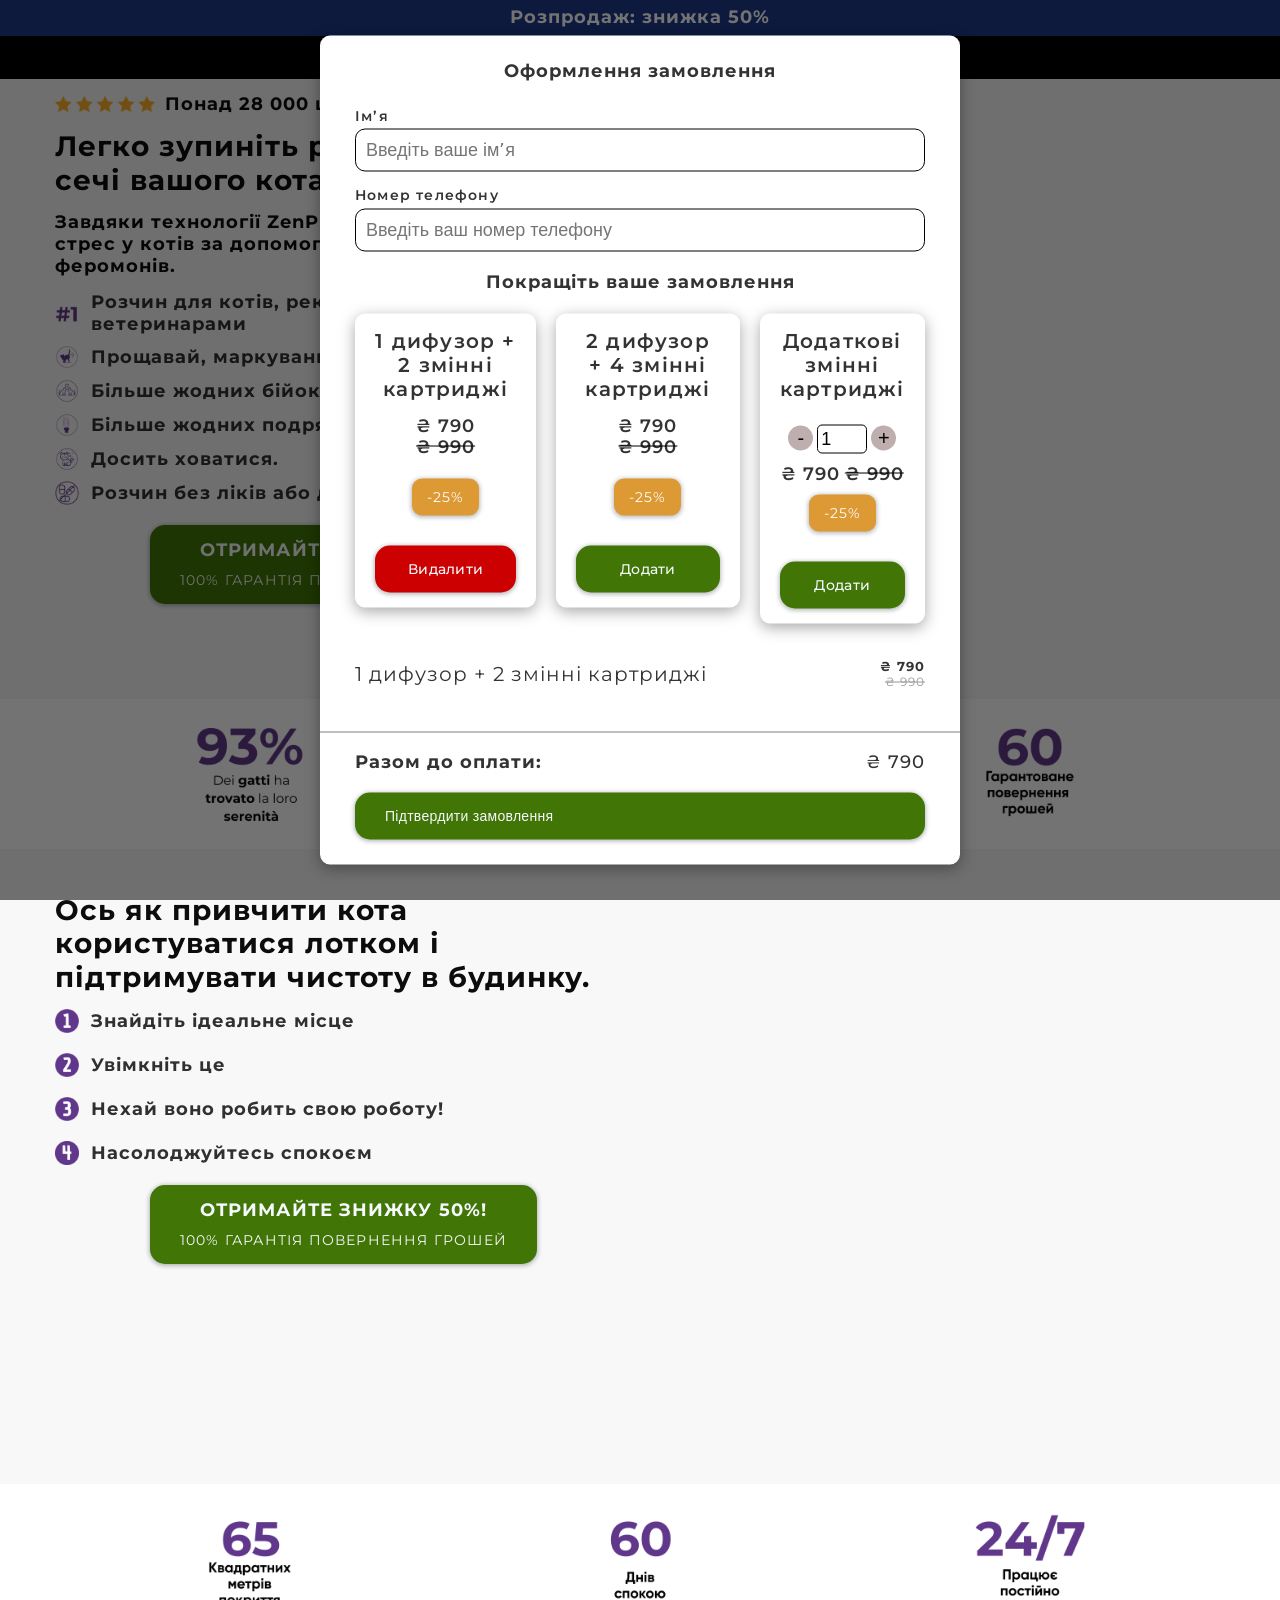
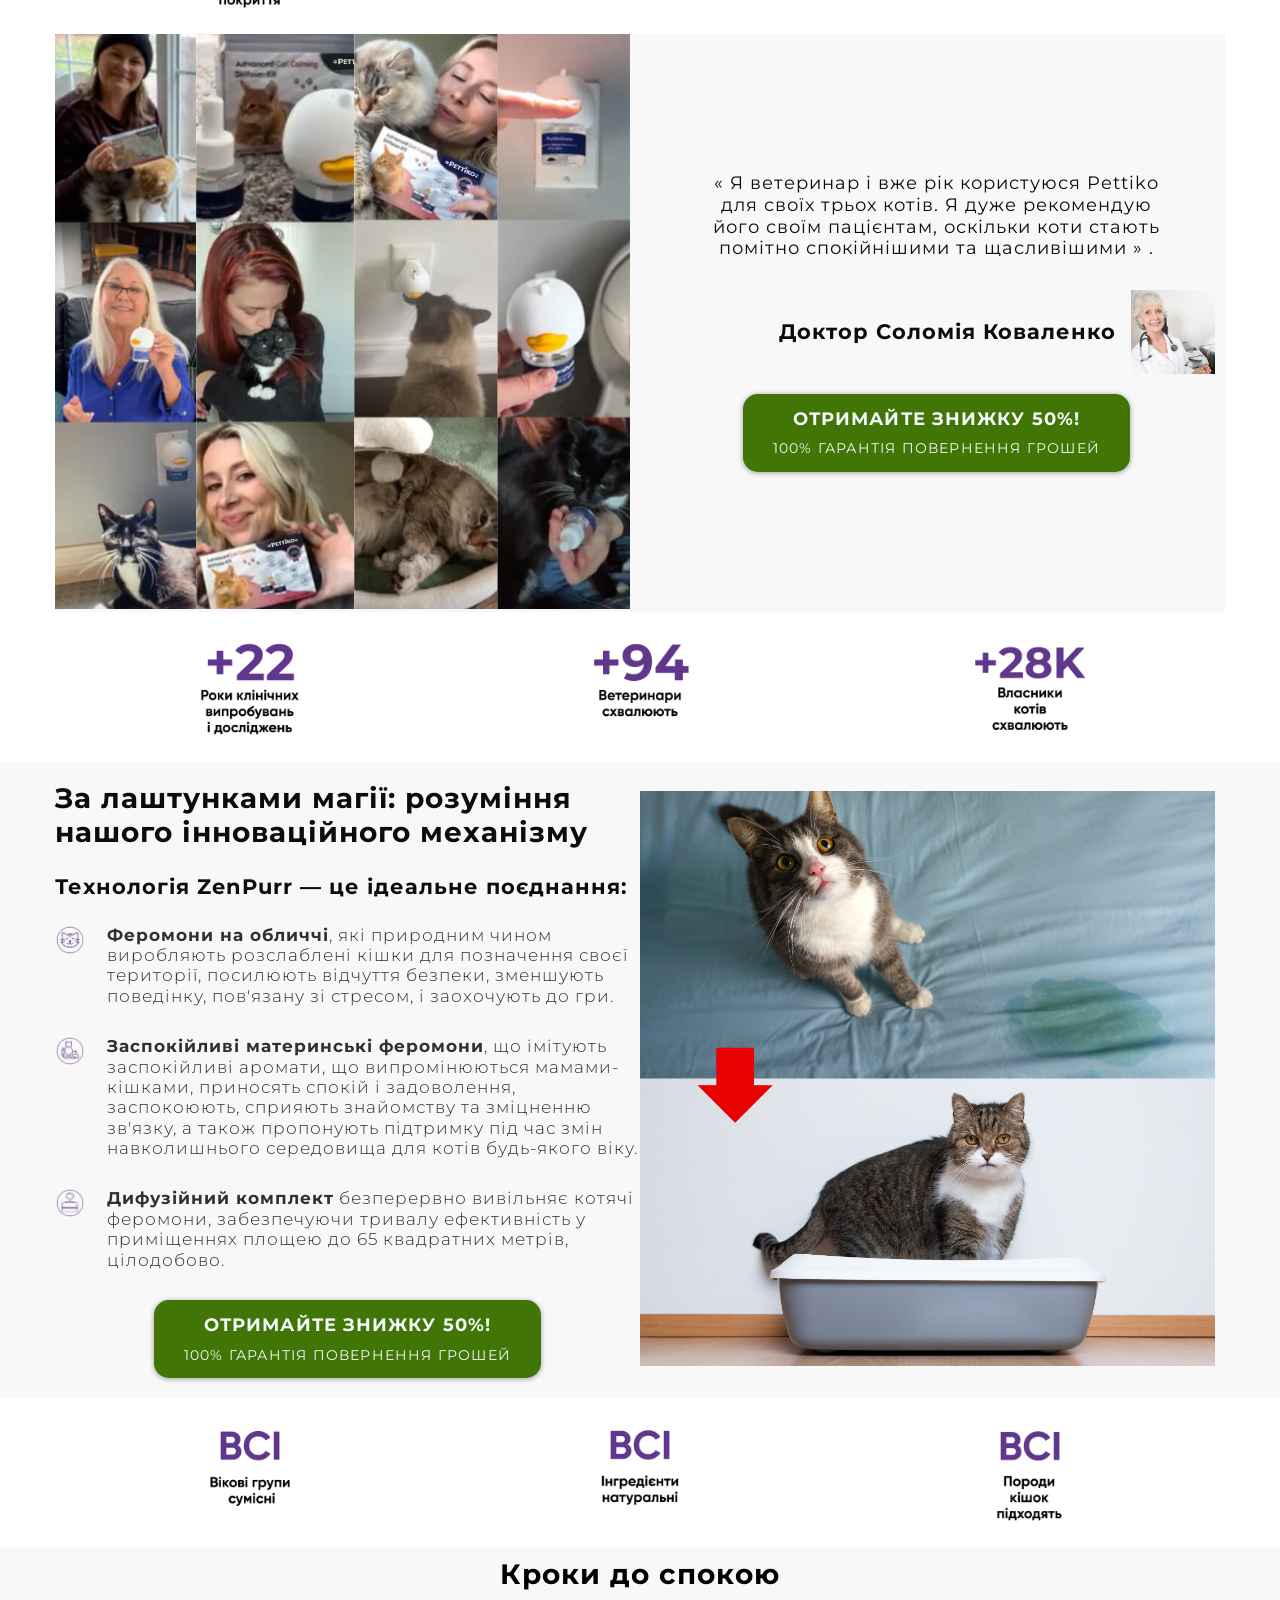
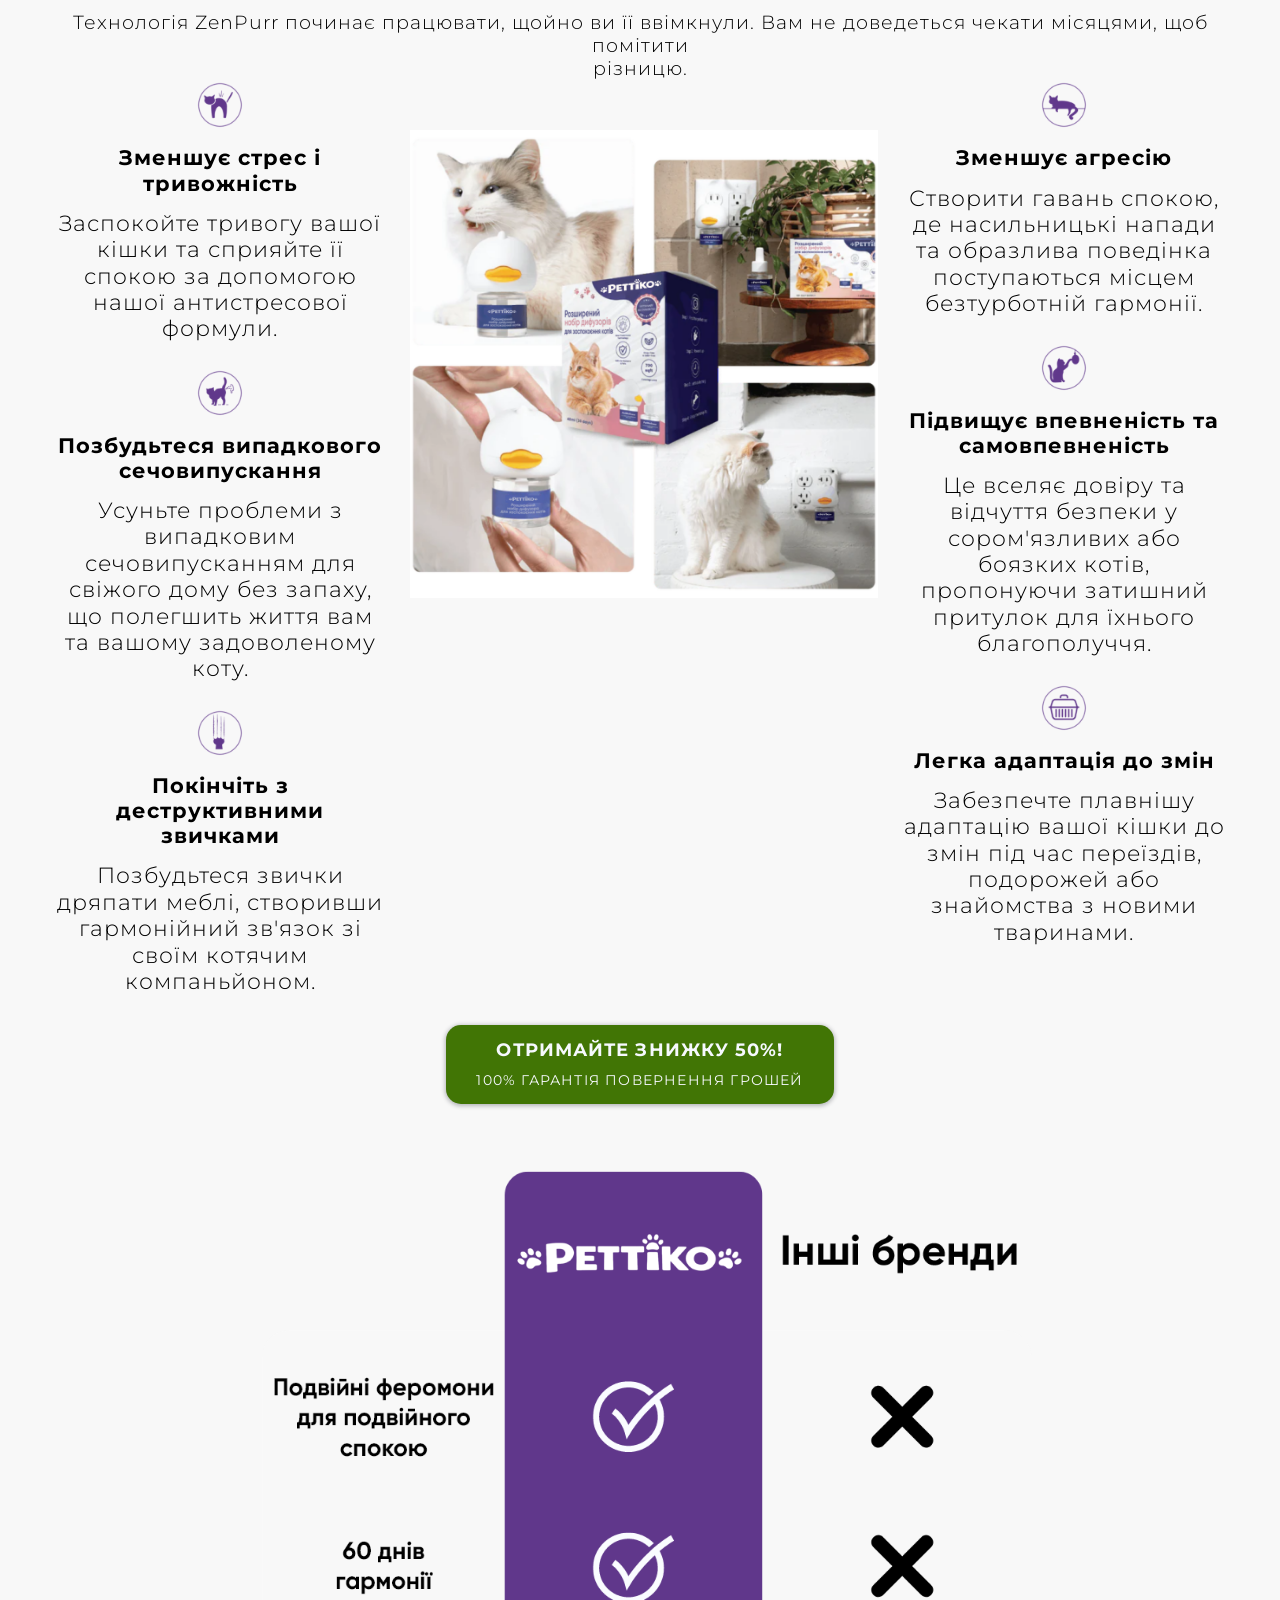
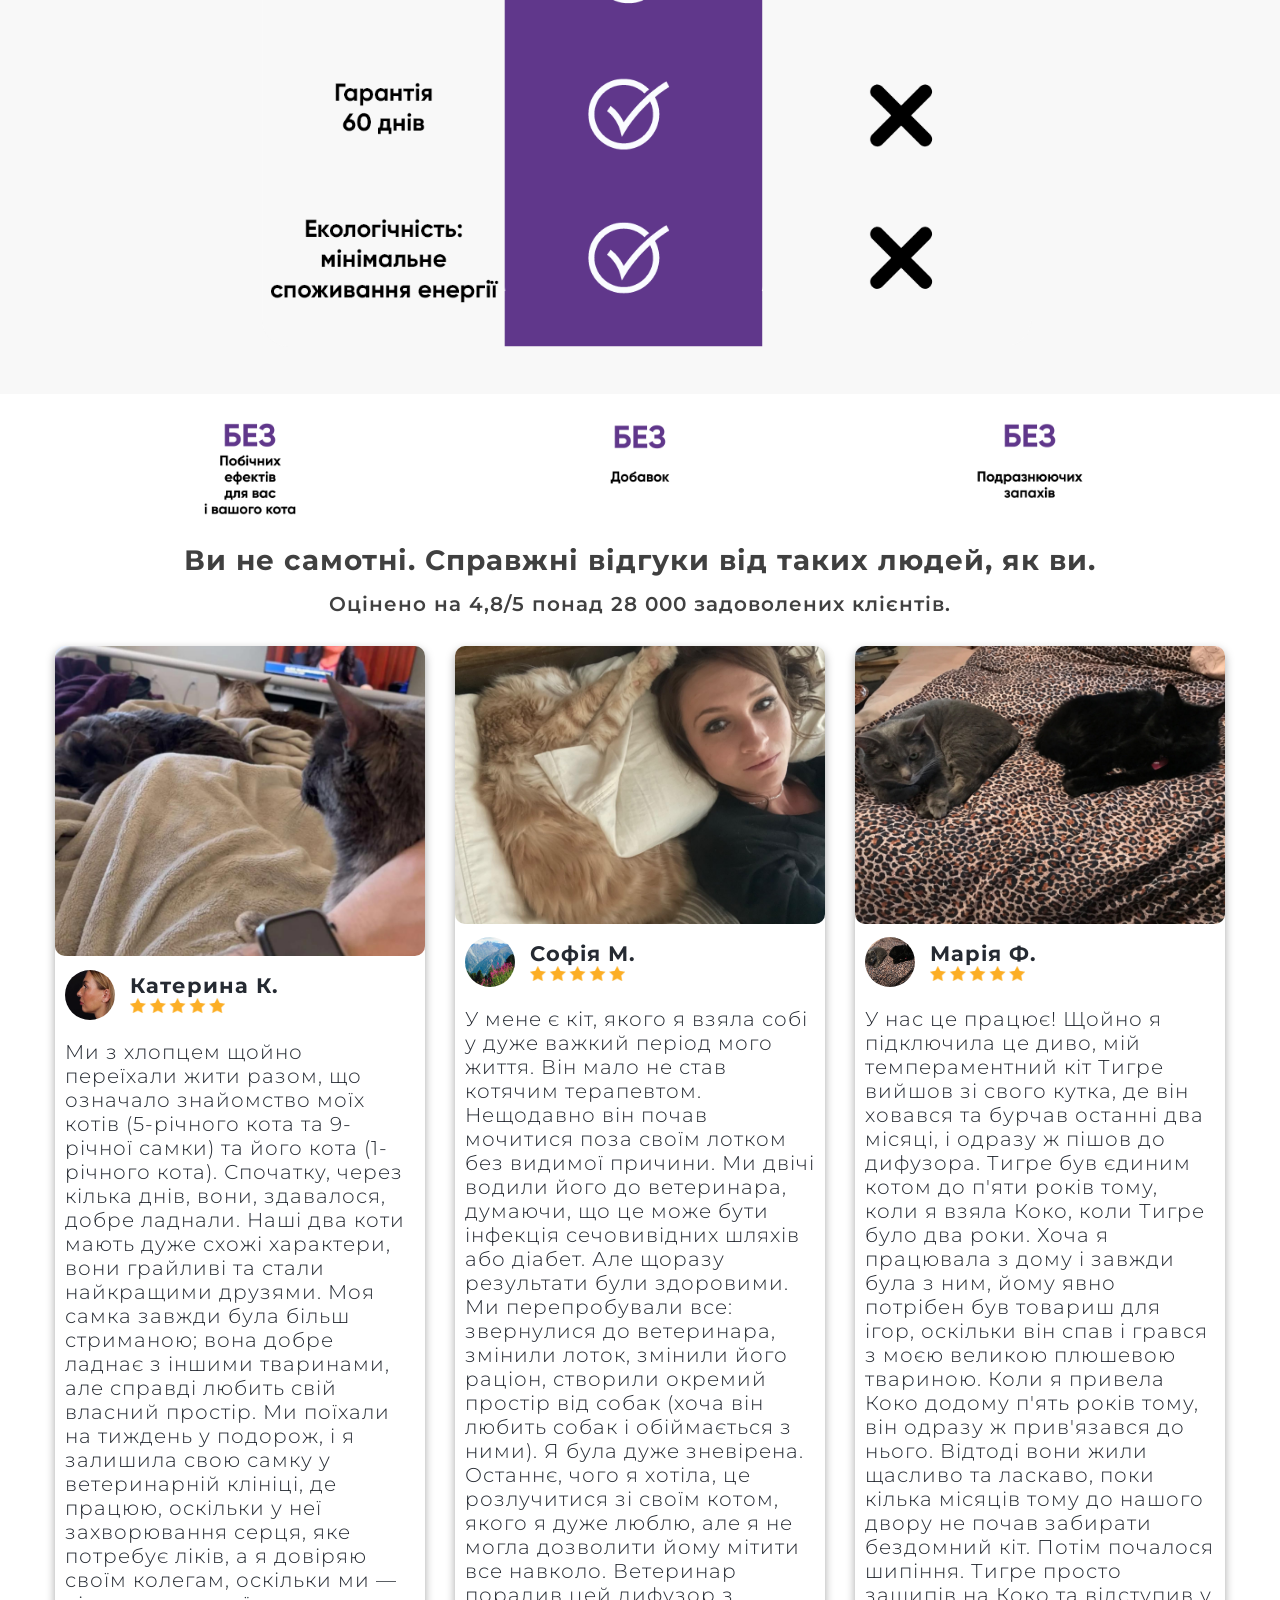
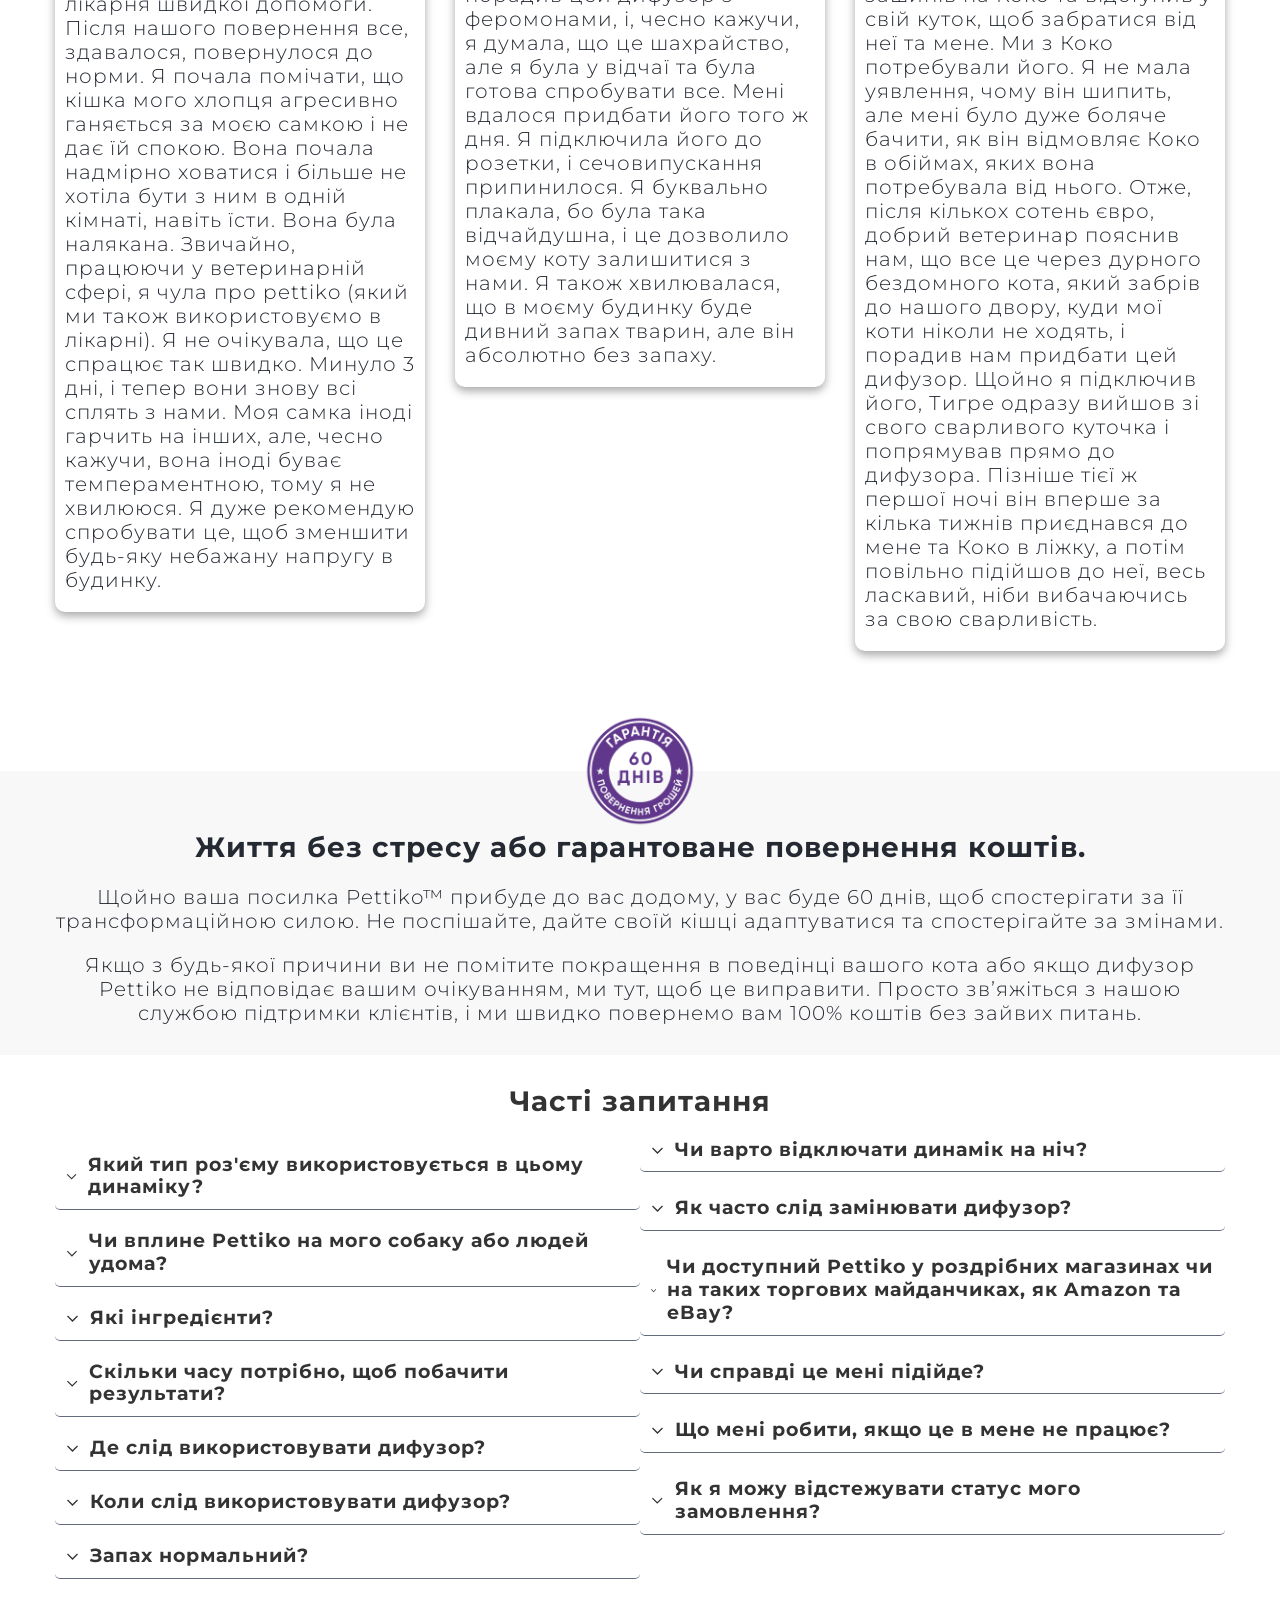
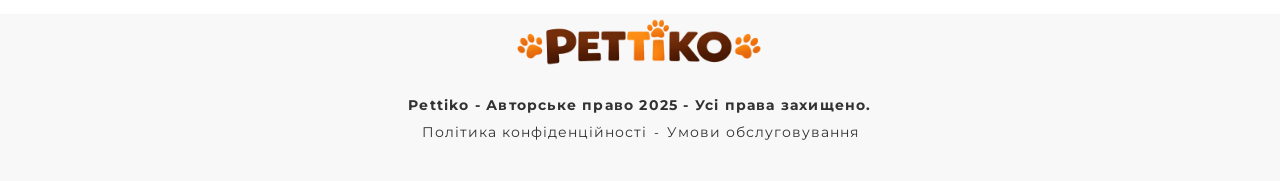
==== commit 4fa20cac: "add pop-up styles and logic" ====
--- a/index.html
+++ b/index.html
@@ -19,6 +19,99 @@
 </head>
 
 <body>
+  <div class="overlay"></div>
+  <form class="order-pop-up">
+    <h3 class="order-pop-up__title">Оформлення замовлення</h3>
+
+    <div class="order-pop-up__form flex-col">
+      <div class="order-pop-up__form__label">
+        <h4>Імʼя</h4>
+        <input class="order-pop-up__form__label__input" placeholder="Введіть ваше імʼя" />
+      </div>
+      <div class="order-pop-up__form__label">
+        <h4>Номер телефону</h4>
+        <input class="order-pop-up__form__label__input" placeholder="Введіть ваш номер телефону" />
+      </div>
+    </div>
+
+    <h3 class="improve-your-order">Покращіть ваше замовлення</h3>
+
+    <div class="order-pop-up__improvements flex-row">
+      <div class="order-pop-up__improvements__improvement">
+        <h4>1 дифузор + 2 змінні картриджі</h4>
+        <div class="order-pop-up__improvements__improvement__prices">
+          <div class="new-price">₴ 790</div>
+          <div class="old-price">₴ 990</div>
+        </div>
+        <div class="discount">
+          -25%
+        </div>
+
+        <div class="btn">
+          Додати
+        </div>
+      </div>
+      <div class="order-pop-up__improvements__improvement">
+        <h4>2 дифузор + 4 змінні картриджі</h4>
+        <div class="order-pop-up__improvements__improvement__prices">
+          <div class="new-price">₴ 790</div>
+          <div class="old-price">₴ 990</div>
+        </div>
+        <div class="order-pop-up__improvements__improvement__discount discount">
+          -25%
+        </div>
+
+        <div class="btn">
+          Додати
+        </div>
+      </div>
+
+      <div class="order-pop-up__improvements__improvement">
+        <h4>Додаткові змінні картриджі</h4>
+
+        <div class="quantity-wrapper">
+          <button type="button" id="minus">-</button>
+          <input type="number" id="quantity" value="1" min="1" max="100">
+          <button type="button" id="plus">+</button>
+        </div>
+
+        <div class="order-pop-up__products__right">
+          <div class="flex-row">
+            <div class="new-price">₴ 790</div>
+            <div class="old-price">₴ 990</div>
+          </div>
+          <div class="discount">-25%</div>
+        </div>
+
+        <div class="btn">Додати</div>
+      </div>
+    </div>
+
+    <div class="order-pop-up__products flex-row">
+      <div class="order-pop-up__products__left">
+        <div class="product">1 дифузор + 2 змінні картриджі</div>
+      </div>
+      <div class="order-pop-up__products__right flex-row">
+        <div class="new-price">₴ 790</div>
+        <div class="old-price">₴ 990</div>
+        <div class="discount">-25%</div>
+      </div>
+    </div>
+
+    <div class="order-pop-up__line"></div>
+
+    <div class="order-pop-up__to-pay flex-row">
+      <div class="order-pop-up__to-pay__left">
+        <h3>Разом до оплати:</h3>
+      </div>
+      <div class="order-pop-up__to-pay__right">
+        <div class="new-price">₴ 1 590</div>
+      </div>
+    </div>
+
+    <button type="submit" class="btn">Підтвердити замовлення</button>
+  </form>
+
   <header class="header">
     <h3 class="header__top-line">
       <strong>Розпродаж: знижка 50%</strong>
@@ -91,7 +184,7 @@
         <video
           poster="https://img.funnelish.com/43002/thumbnails/1744639048-4ab056ae-5b20-47de-824e-a32f8fee240amp4.jpg?auto=webp&amp;optimize=medium"
           data-src="https://videos.funnelish.com/43002/1744639048-4ab056ae-5b20-47de-824e-a32f8fee240a.mp4" autoplay=""
-          loop="loop" muted="" playsinline="" disablepictureinpicture="" class="__video mobile-w100p"
+          loop="loop" muted="" playsinline="" disablepictureinpicture="" class="__video"
           src="assets/video/giorno-video.mp4"></video>
       </div>
     </div>
@@ -145,8 +238,7 @@
         </div>
       </div>
       <div class="right mobile-w100p">
-        <video class="mobile-w100p" width="100%" autoplay="" loop="" muted="" playsinline=""
-          style="border-radius:10px;">
+        <video width="100%" autoplay="" loop="" muted="" playsinline="" style="border-radius:10px;">
           <source src="https://cdn.shopify.com/videos/c/o/v/01073e5bbc784fa6a7a52d68e65de01f.mp4" type="video/mp4">
         </video>
       </div>
--- a/assets/css/globals.css
+++ b/assets/css/globals.css
@@ -104,11 +104,11 @@
 }
 
 video {
-  width: 585px;  /* Або 100% для адаптивності */
+  width: 100%; 
   height: 585px; 
   object-fit: cover;
-  border-radius: 18px; /* Додав, бо бачив заокруглення на скріншоті */
-  display: block;    /* Прибирає зайві відступи знизу */
+  border-radius: 18px; 
+  display: block;   
 }
 
 .white-bg {
--- a/assets/css/style.css
+++ b/assets/css/style.css
@@ -425,3 +425,171 @@
     flex-direction: column;
   }
 }
+
+.order-pop-up {
+  position: fixed;
+  left: 50%;
+  top: 50%;
+  transform: translate(-50%, -50%);
+  z-index: 999;
+  background-color: #fff;
+  box-shadow: 0 4px 15px rgba(0, 0, 0, 0.35);
+  padding: 25px 35px;
+  border-radius: 10px;
+
+  .improve-your-order {
+    text-align: center;
+    margin-bottom: 20px;
+  }
+
+  .btn {
+    width: 100%;
+  }
+
+  h4 {
+    font-weight: 600;
+    margin-bottom: 5px;
+  }
+
+  .order-pop-up__form {
+    input {
+      border-radius: 10px;
+      width: 100%;
+      padding: 10px;
+      border: 1px solid #000;
+      font-size: 18px;
+    }
+
+    input:focus {
+      outline: none;
+      border: 1px solid #000;
+    }
+  }
+}
+
+.overlay {
+  position: fixed;
+  top: 0;
+  left: 0;
+  width: 100%;
+  height: 100%;
+  background-color: rgba(0, 0, 0, 0.55);
+  z-index: 998;
+}
+
+.order-pop-up__title {
+  text-align: center;
+  margin-bottom: 25px;
+}
+
+.order-pop-up__form {
+  gap: 15px;
+  margin-bottom: 20px;
+}
+
+.order-pop-up__improvements {
+  gap: 20px;
+  align-items: start;
+}
+
+.order-pop-up__improvements__improvement {
+  background-color: #fff;
+  padding: 15px 20px;
+  border-radius: 10px;
+  box-shadow: 0 4px 15px rgba(0, 0, 0, 0.35);
+  display: flex;
+  flex-direction: column;
+  align-items: center;
+  text-align: center;
+  gap: 10px;
+
+  h4 {
+    font-size: 20px;
+  }
+
+  input {
+    border-radius: 5px;
+    padding: 3px;
+    border: 1px solid #000;
+    font-size: 18px;
+    width: 50px;
+  }
+
+  input:focus {
+    outline: none;
+    border: 1px solid #000;
+  }
+
+  .quantity-wrapper {
+    button {
+      border: none;
+      background: none;
+      font-size: 20px;
+      background-color: rgb(190, 174, 174);
+      width: 25px;
+      height: 25px;
+      border-radius: 50%;
+      margin-top: 10px;
+    }
+  }
+}
+
+.order-pop-up__improvements__improvement__prices {
+  font-size: 18px;
+  font-weight: 600;
+}
+
+.order-pop-up__products__right {
+  display: flex;
+  flex-direction: column;
+  align-items: center;
+  font-size: 18px;
+
+  .flex-row {
+    gap: 5px;
+    font-size: 18px;
+    font-weight: 600;
+  }
+}
+
+.old-price {
+  text-decoration: line-through #000;
+}
+
+.order-pop-up__products {
+  justify-content: space-between;
+  align-items: start;
+  padding-top: 35px;
+  padding-bottom: 35px;
+
+  .product {
+    font-size: 20px;
+  }
+}
+
+.discount {
+  margin-top: 10px;
+  box-shadow: RGB(37 42 50 / 32%) 0 1px 4px 1px;
+  background-color: #DD9934 ;
+  color: white;
+  padding: 10px 15px;
+  border-radius: 10px ;
+  font-size: 14px;
+}
+
+.order-pop-up__line {
+  border-top: 1px solid gray;
+  width: 100%;
+  position: absolute;
+  left: 0;
+}
+
+.order-pop-up__to-pay {
+  padding-top: 20px;
+  justify-content: space-between;
+}
+
+.order-pop-up__to-pay__right {
+  font-size: 18px;
+  font-weight: 500;
+}
--- a/assets/css/media.css
+++ b/assets/css/media.css
@@ -1,9 +1,13 @@
 @media (max-width: 1250px) {
-  img,
-  video {
+  img {
     max-width: 450px;
     max-height: 450px;
   }
+
+  video {
+    max-height: 405px;
+  }
+
   .container,
   .footer-pages {
     padding: 0 10px;
@@ -11,10 +15,9 @@
 }
 
 @media (max-width: 1000px) {
-  img,
-  video {
-    max-width: 405px;
-    max-height: 405px;
+  img {
+    max-width: 320px;
+    max-height: 320px;
   }
 
   h1 {
@@ -60,8 +63,8 @@
 
   .row-items-block {
     img {
-      height: 100px;
-      width: 100px;
+      height: 70px;
+      width: 70px;
     }
   }
 
@@ -160,5 +163,4 @@
       gap: 10px;
     }
   }
-
 }
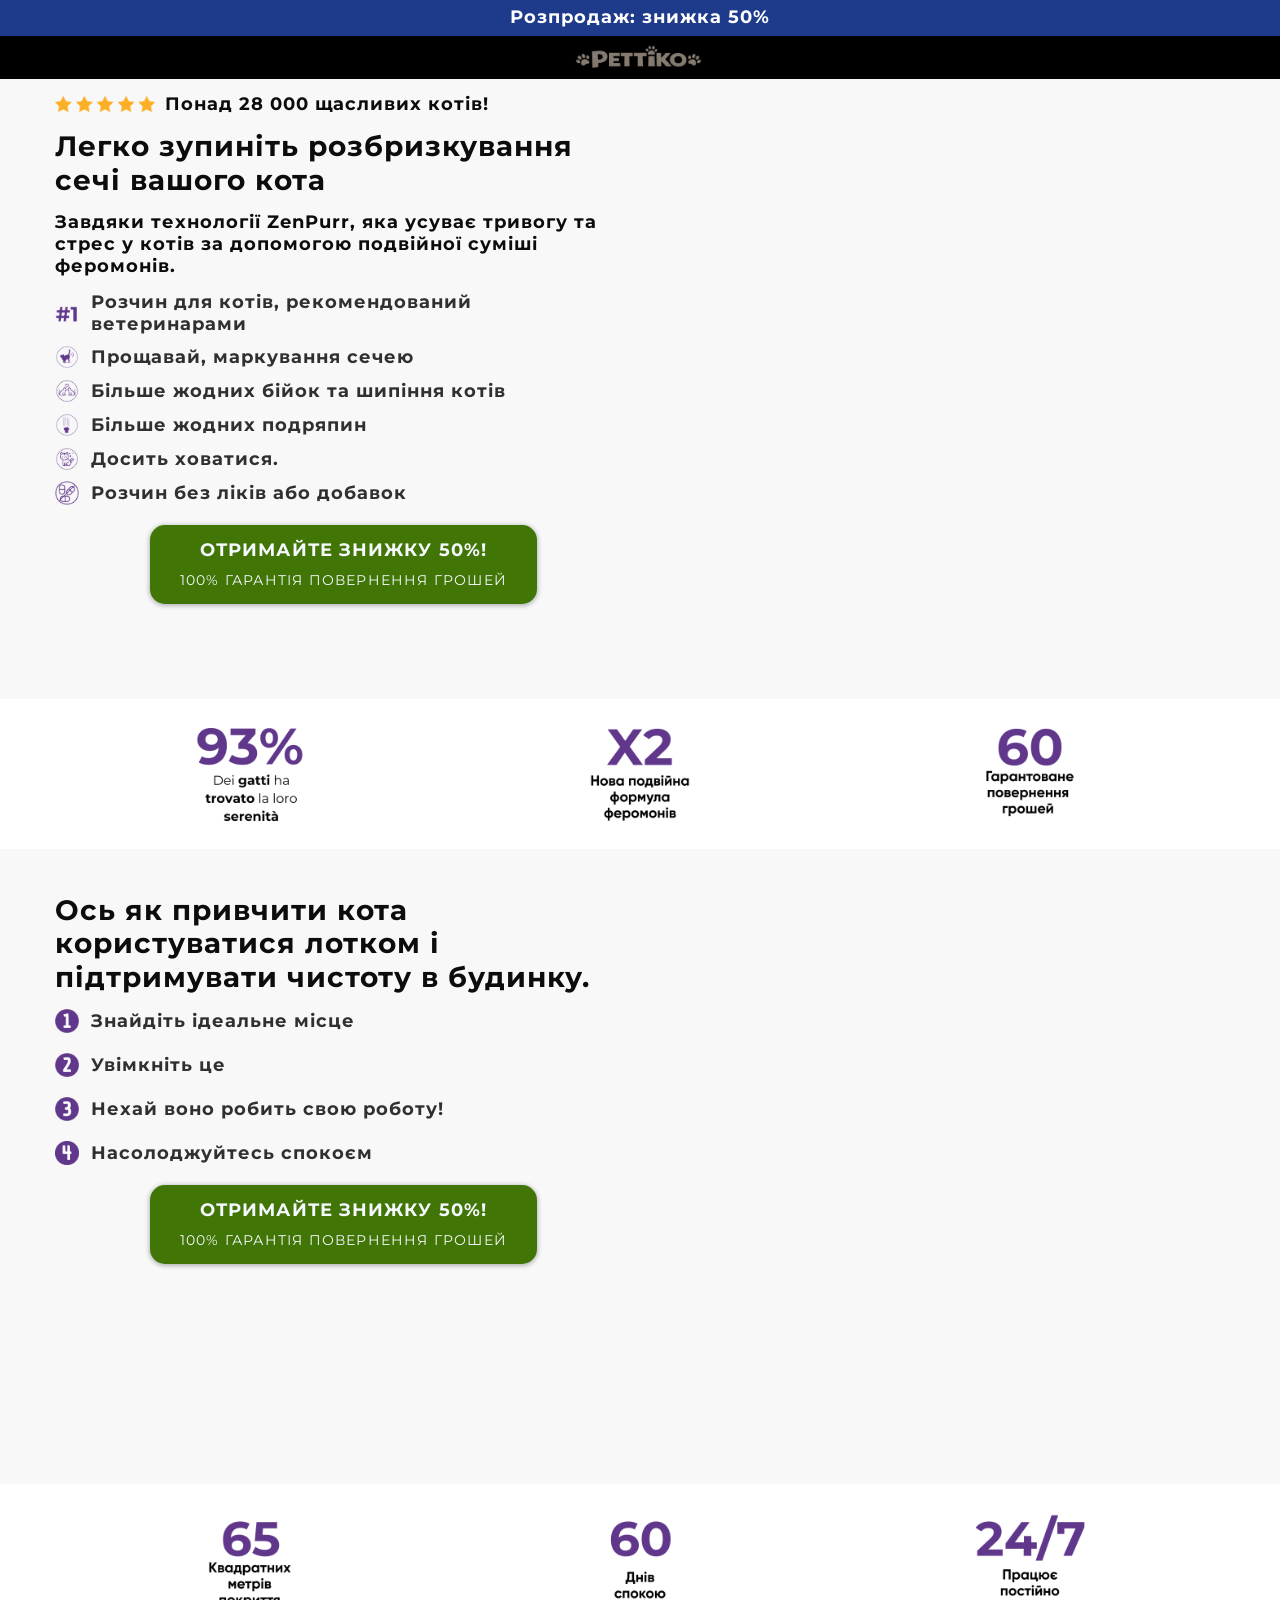
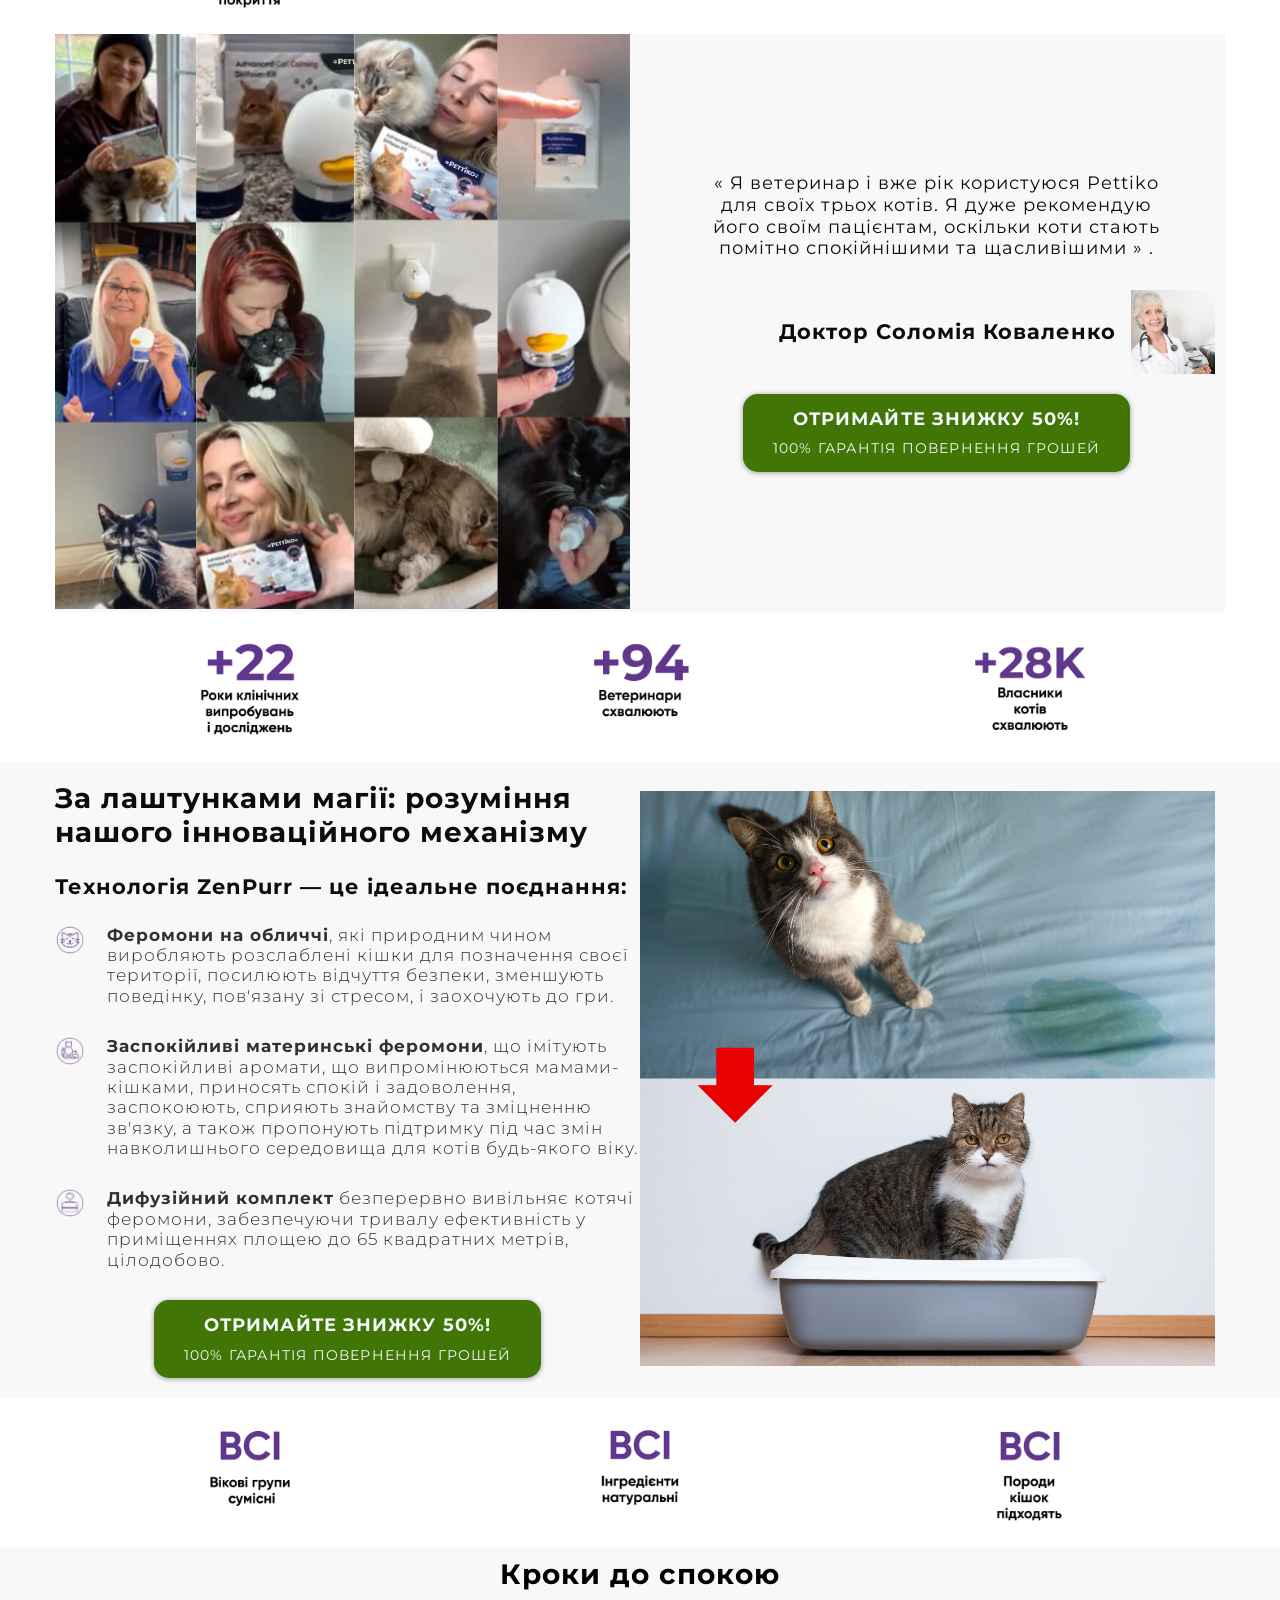
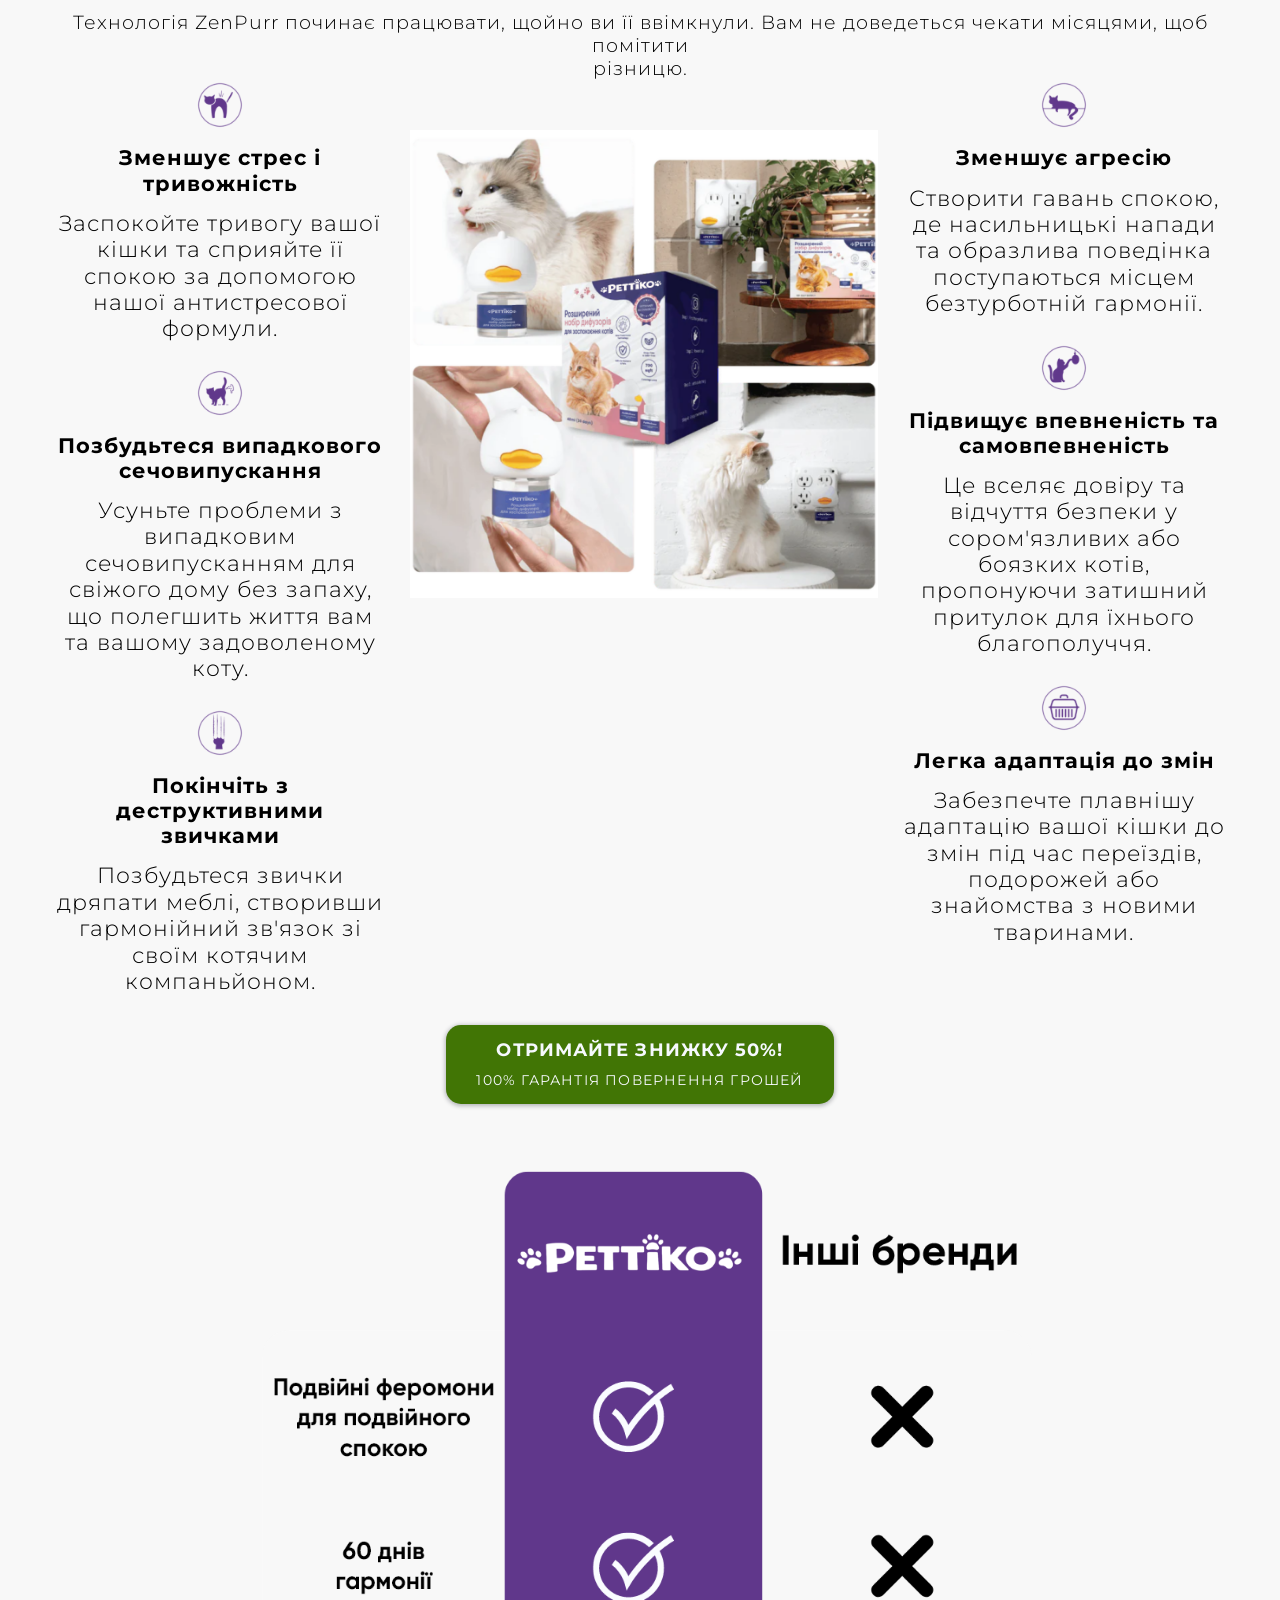
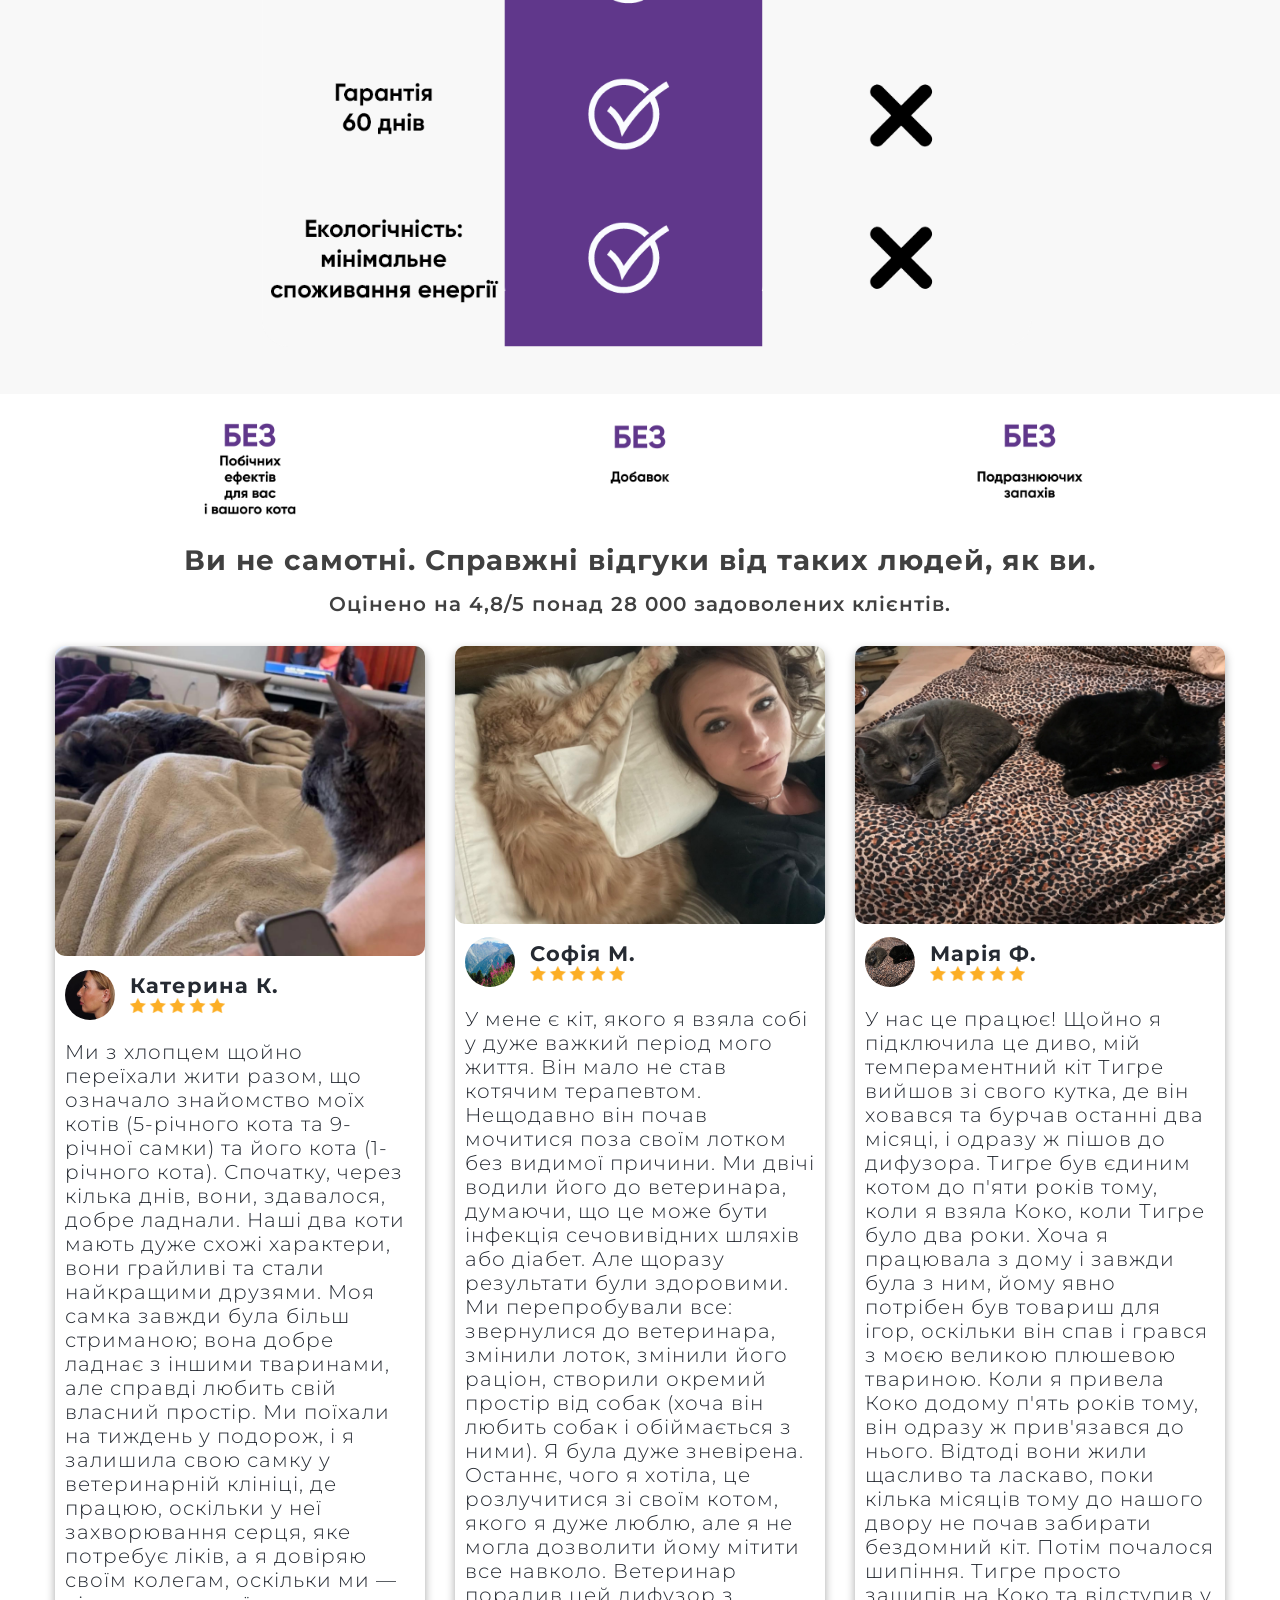
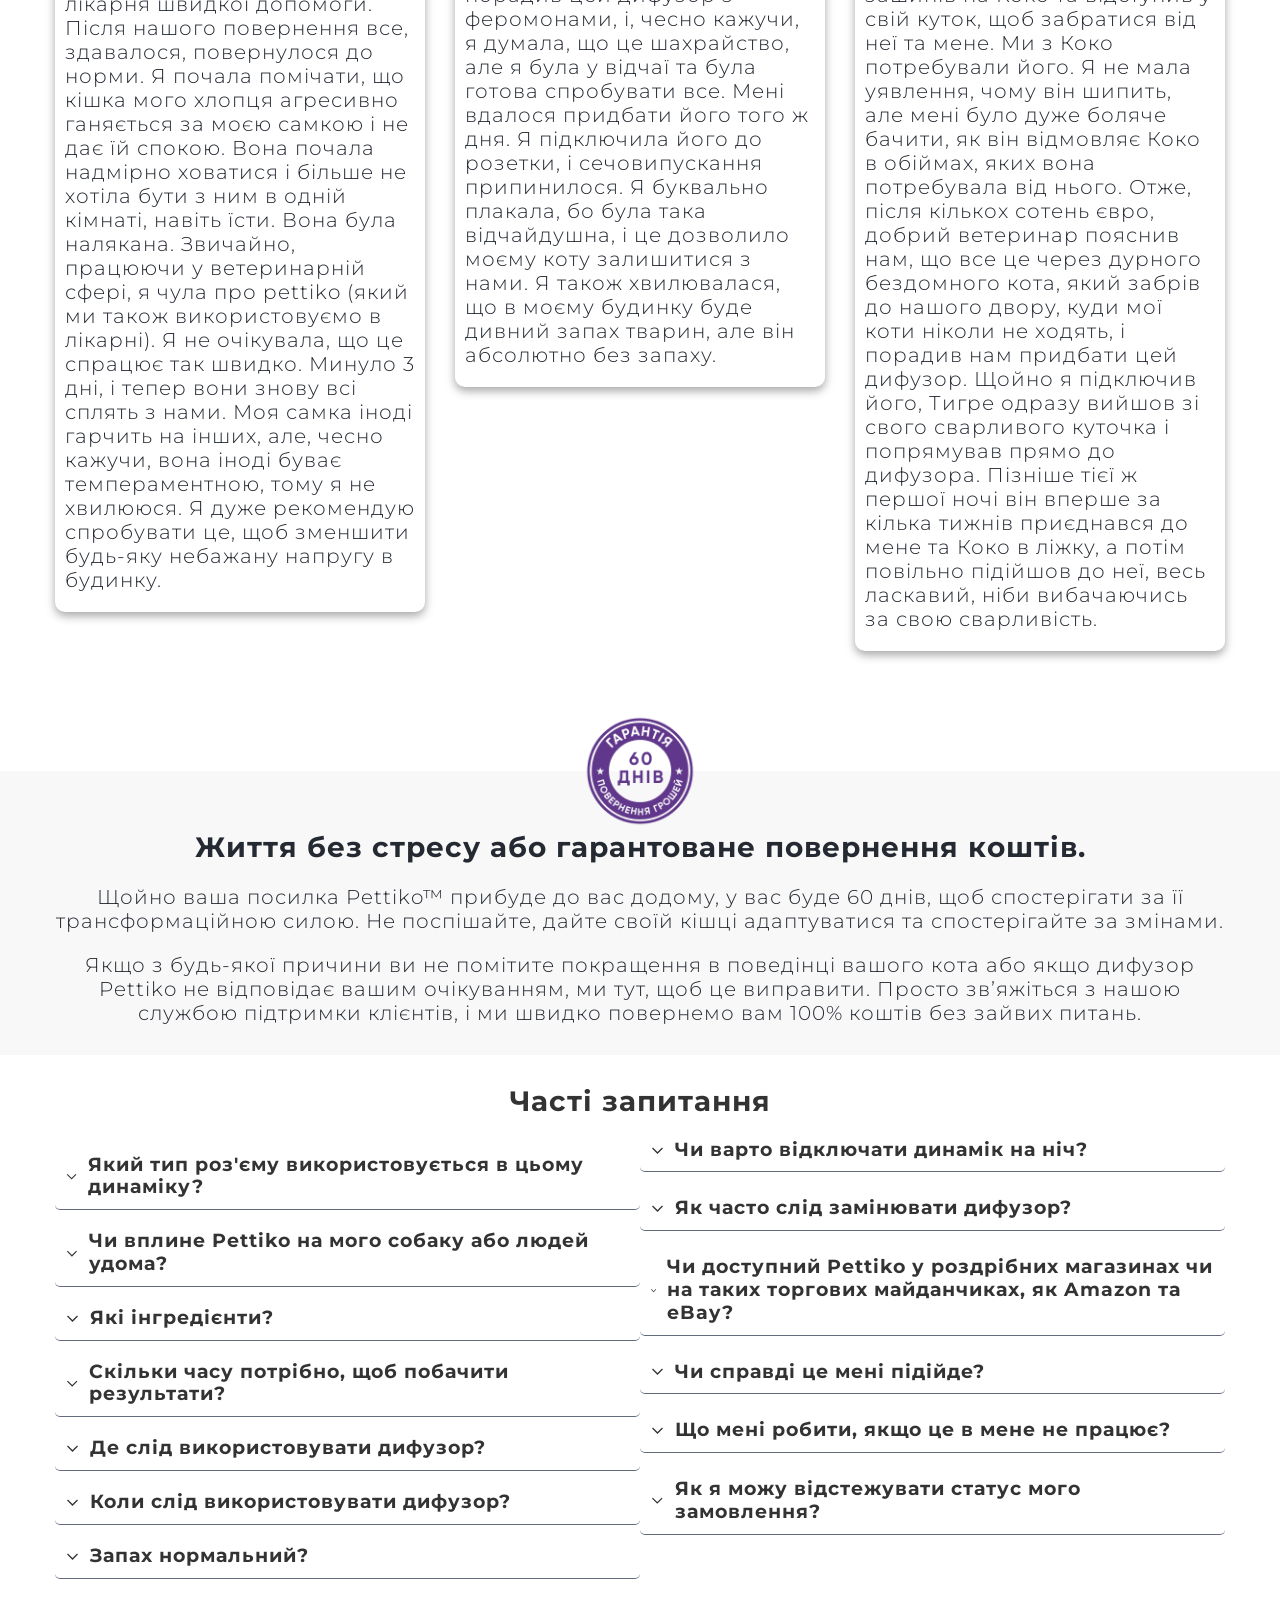
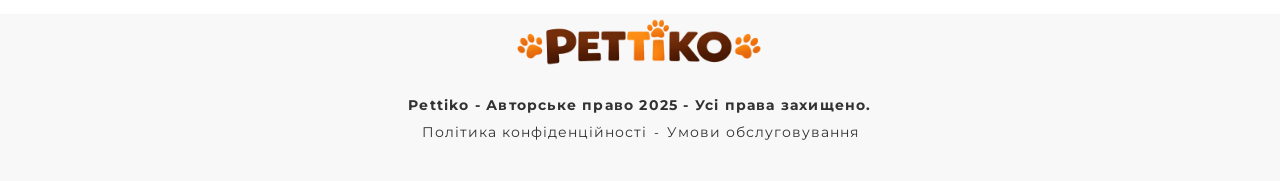
==== commit cba900f2: "add styles to pop-up" ====
--- a/index.html
+++ b/index.html
@@ -21,6 +21,7 @@
 <body>
   <div class="overlay"></div>
   <form class="order-pop-up">
+    <button class="order-pop-up__crosshair">&times;</button>
     <h3 class="order-pop-up__title">Оформлення замовлення</h3>
 
     <div class="order-pop-up__form flex-col">
@@ -87,7 +88,8 @@
       </div>
     </div>
 
-    <div class="order-pop-up__products flex-row">
+    <div class="order-pop-up__products flex-col">
+      <div class="flex-row">
       <div class="order-pop-up__products__left">
         <div class="product">1 дифузор + 2 змінні картриджі</div>
       </div>
@@ -95,6 +97,7 @@
         <div class="new-price">₴ 790</div>
         <div class="old-price">₴ 990</div>
         <div class="discount">-25%</div>
+        </div>
       </div>
     </div>
 
--- a/assets/css/style.css
+++ b/assets/css/style.css
@@ -426,7 +426,17 @@
   }
 }
 
-.order-pop-up {
+.order-pop-up,
+.overlay {
+  display: none;
+}
+
+.overlay.active {
+  display: block;
+}
+
+.order-pop-up.active {
+  display: block;
   position: fixed;
   left: 50%;
   top: 50%;
@@ -474,7 +484,7 @@
   width: 100%;
   height: 100%;
   background-color: rgba(0, 0, 0, 0.55);
-  z-index: 998;
+  z-index: 10;
 }
 
 .order-pop-up__title {
@@ -502,6 +512,7 @@
   align-items: center;
   text-align: center;
   gap: 10px;
+  z-index: 999;
 
   h4 {
     font-size: 20px;
@@ -561,6 +572,7 @@
   align-items: start;
   padding-top: 35px;
   padding-bottom: 35px;
+  gap: 15px;
 
   .product {
     font-size: 20px;
@@ -570,10 +582,10 @@
 .discount {
   margin-top: 10px;
   box-shadow: RGB(37 42 50 / 32%) 0 1px 4px 1px;
-  background-color: #DD9934 ;
+  background-color: #dd9934;
   color: white;
   padding: 10px 15px;
-  border-radius: 10px ;
+  border-radius: 10px;
   font-size: 14px;
 }
 
@@ -592,4 +604,11 @@
 .order-pop-up__to-pay__right {
   font-size: 18px;
   font-weight: 500;
+}
+
+.order-pop-up__crosshair {
+  font-size: 50px;
+  text-align: right;
+  border: none;
+  background: none;
 }
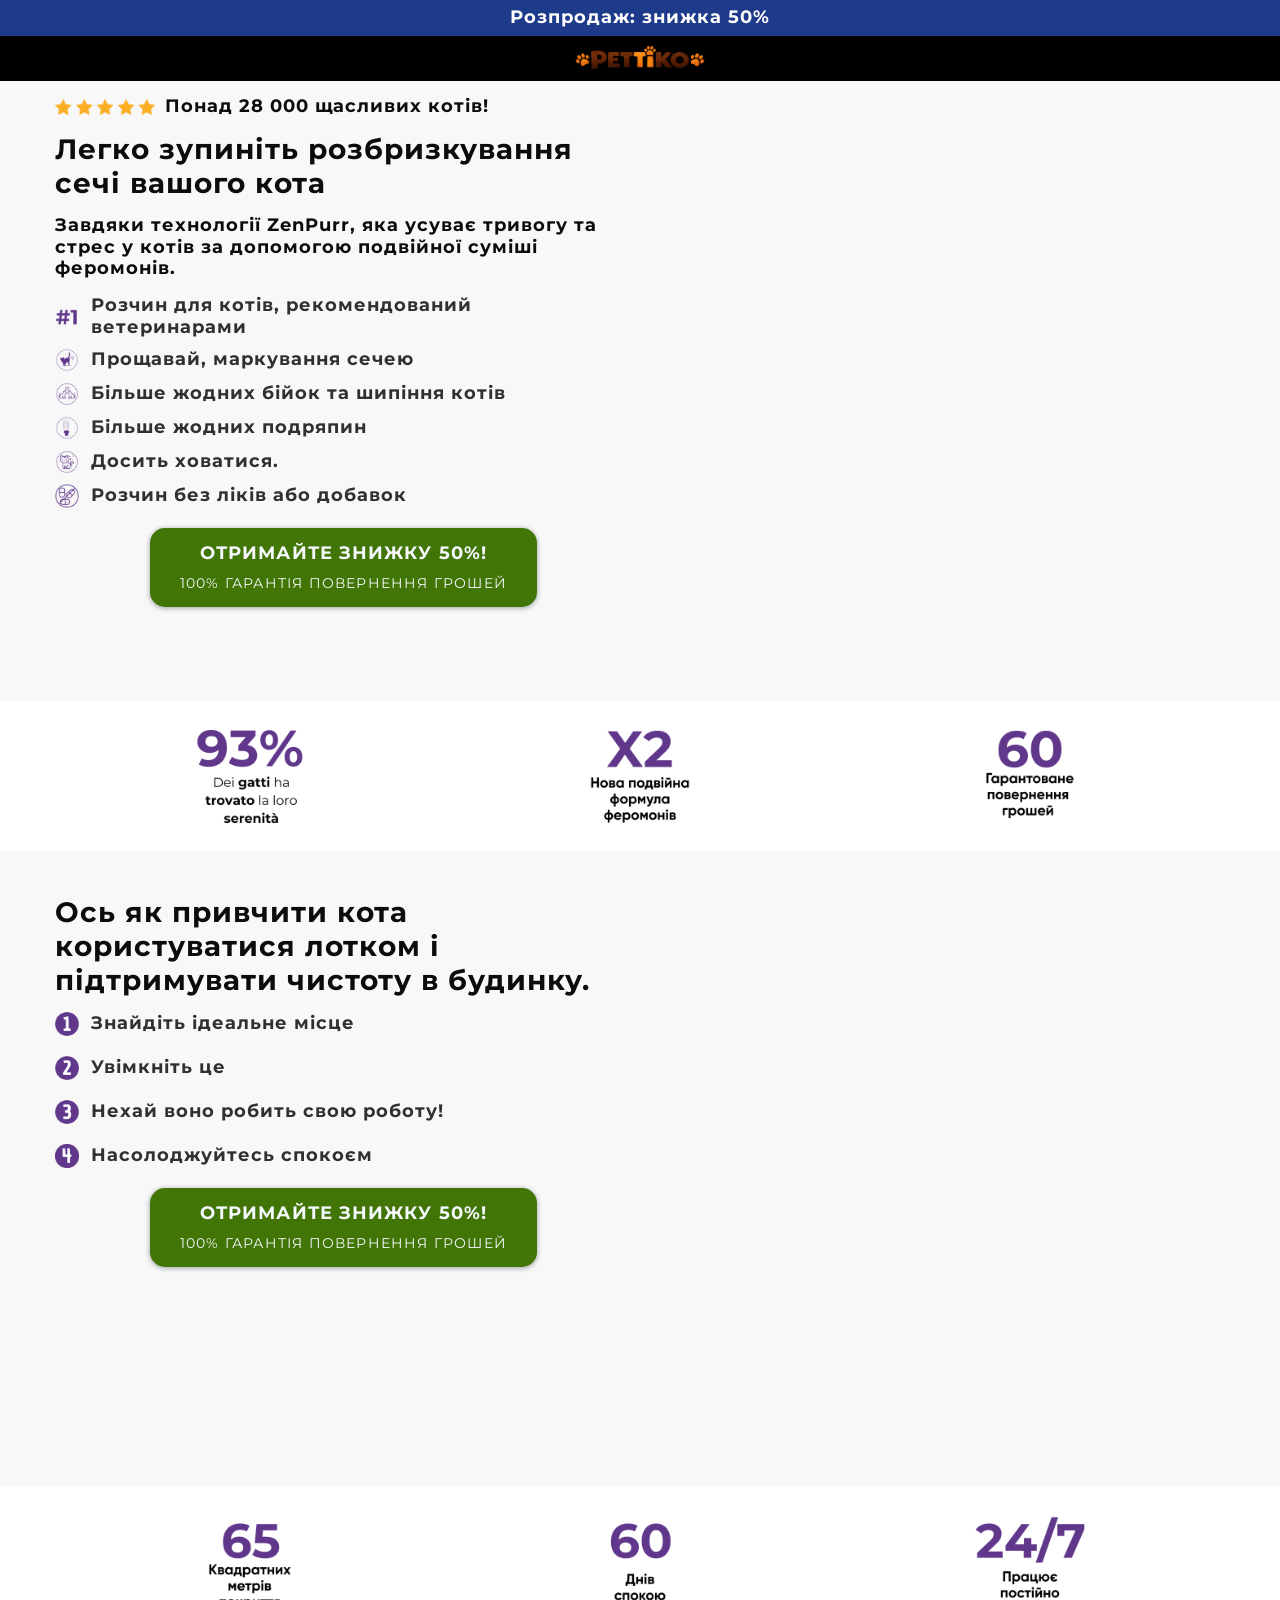
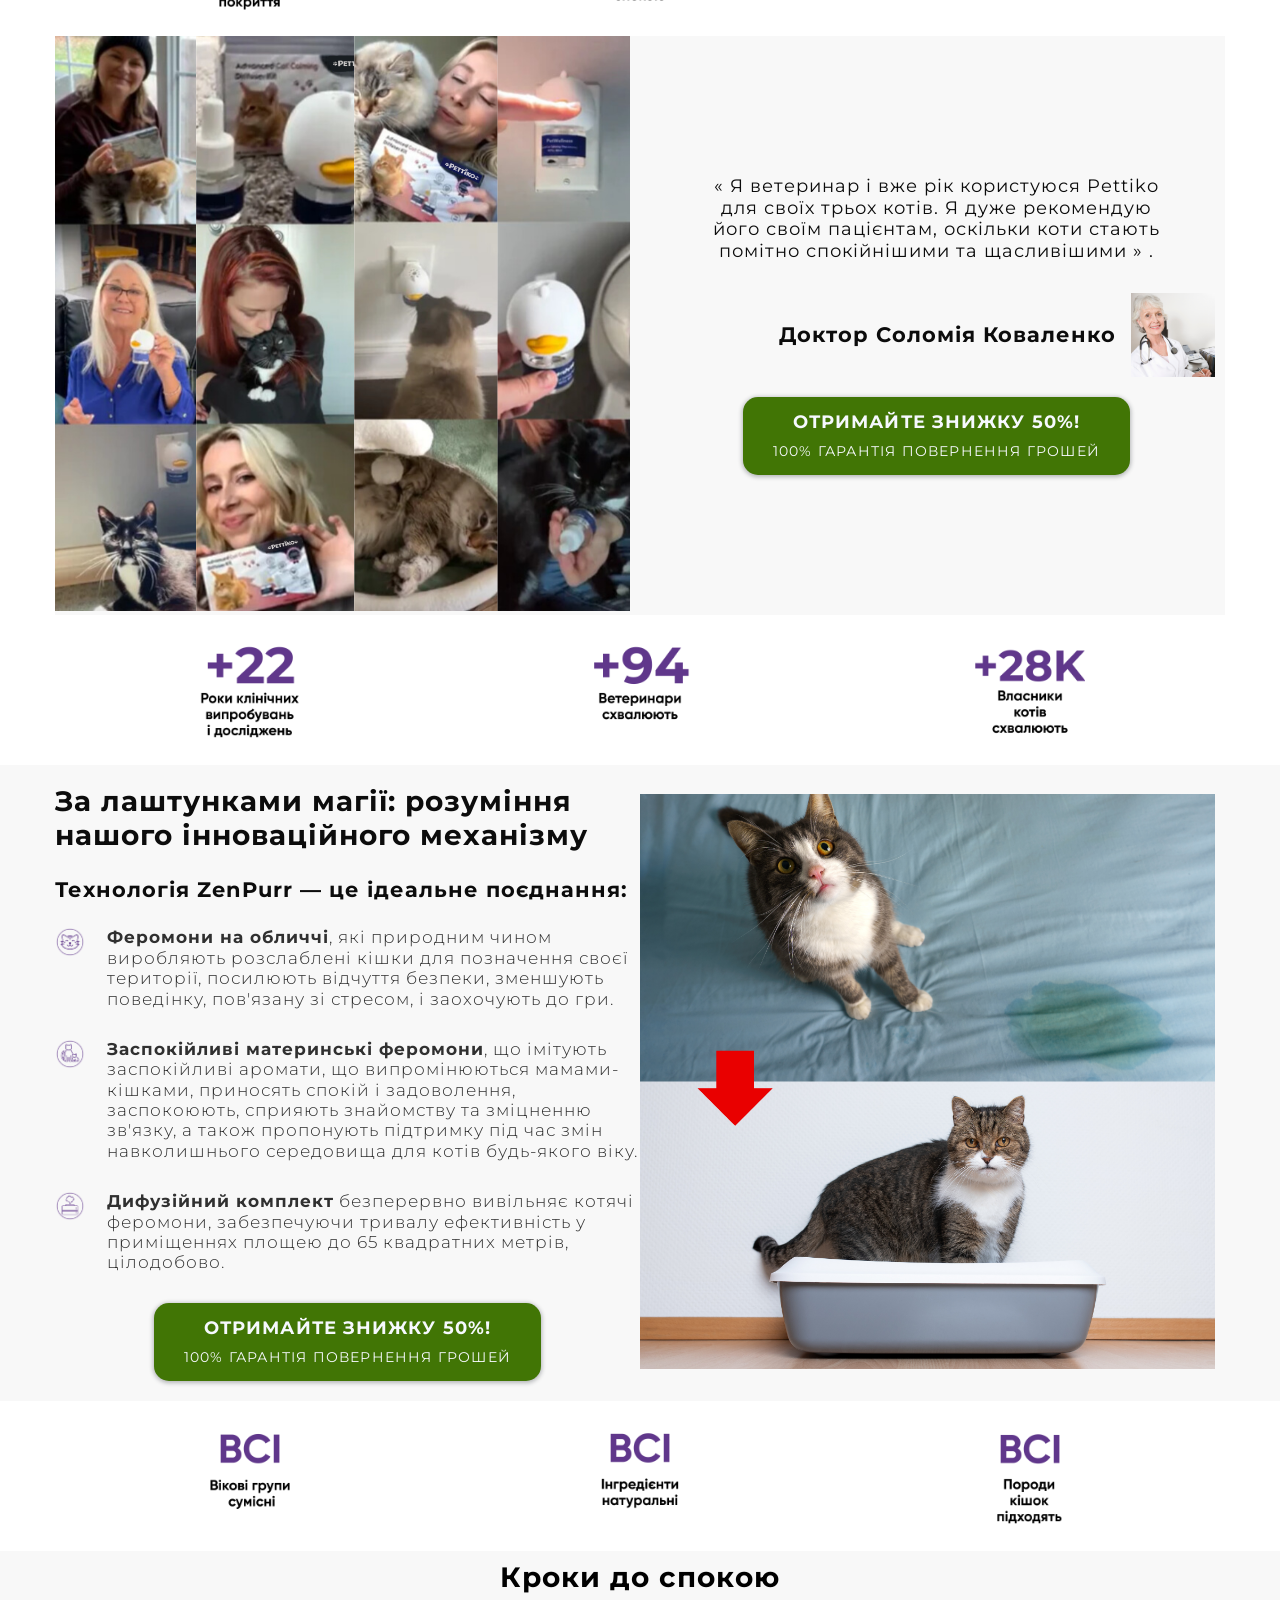
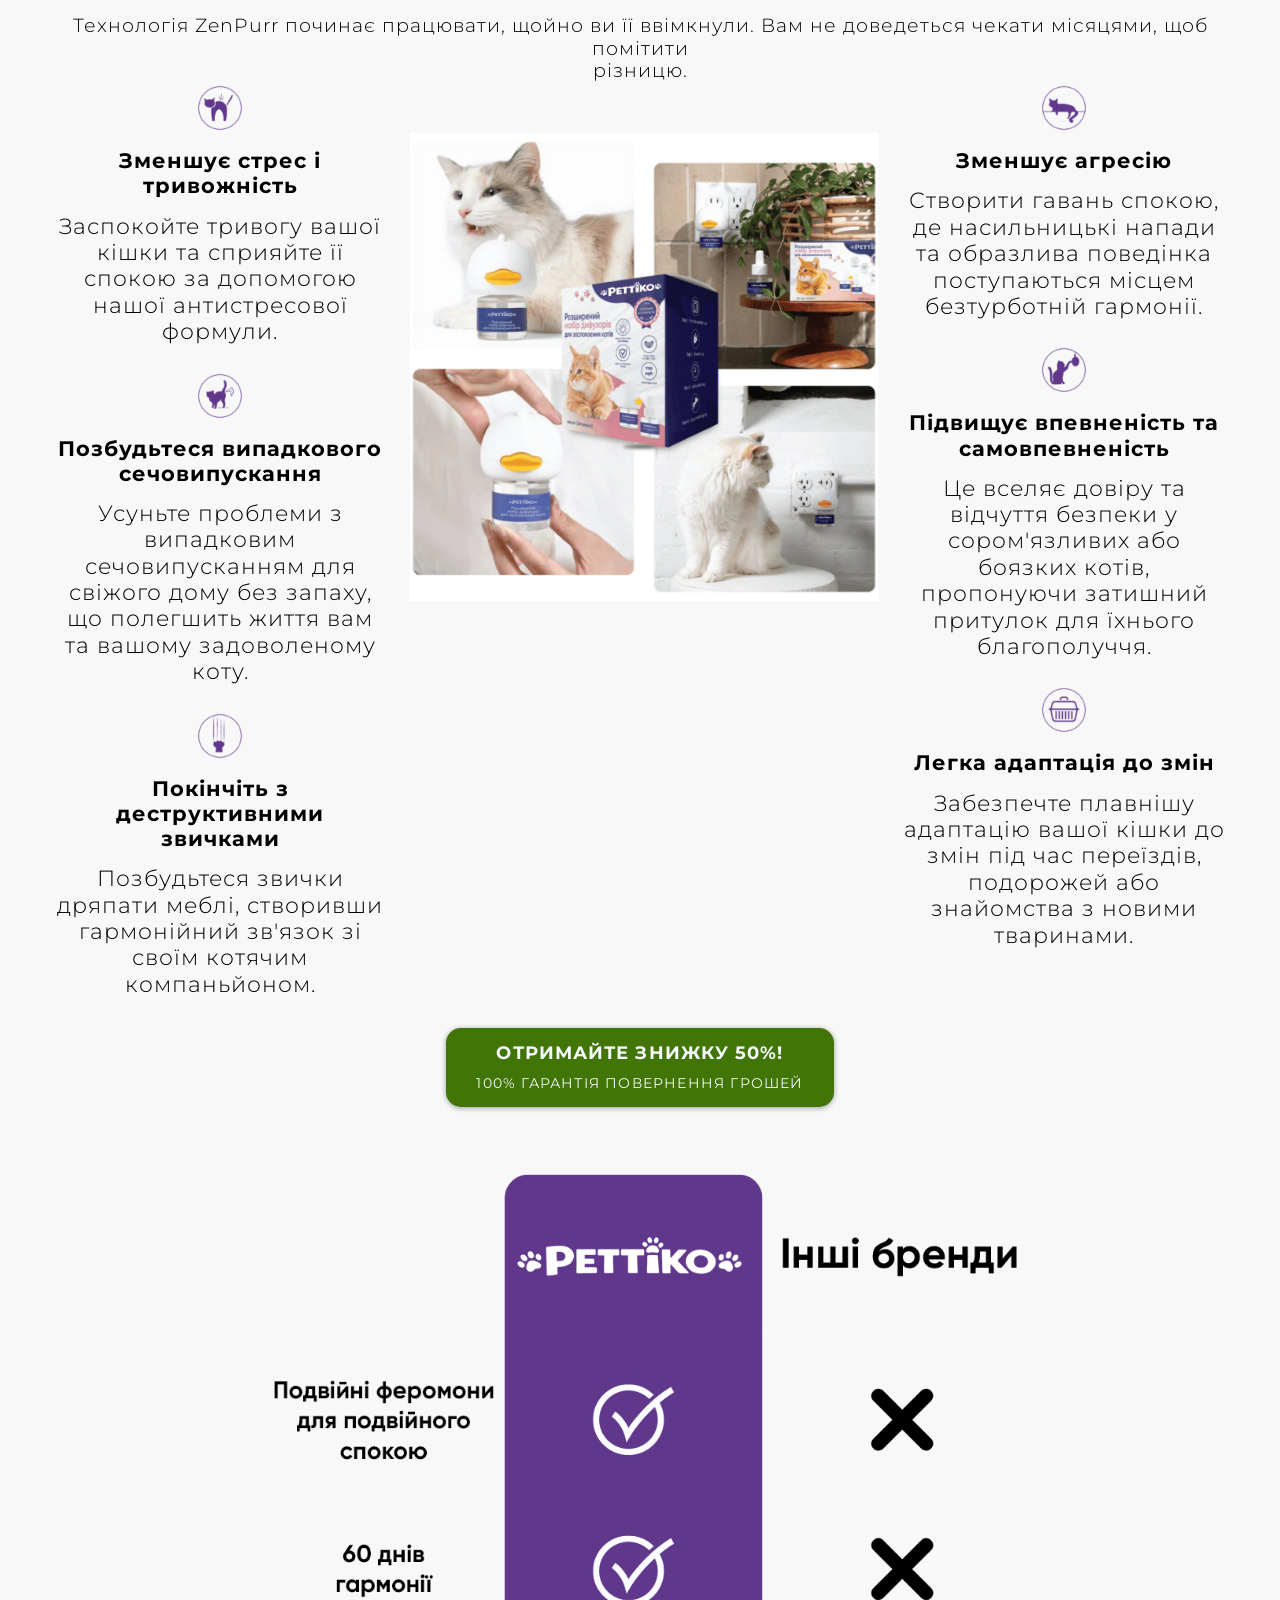
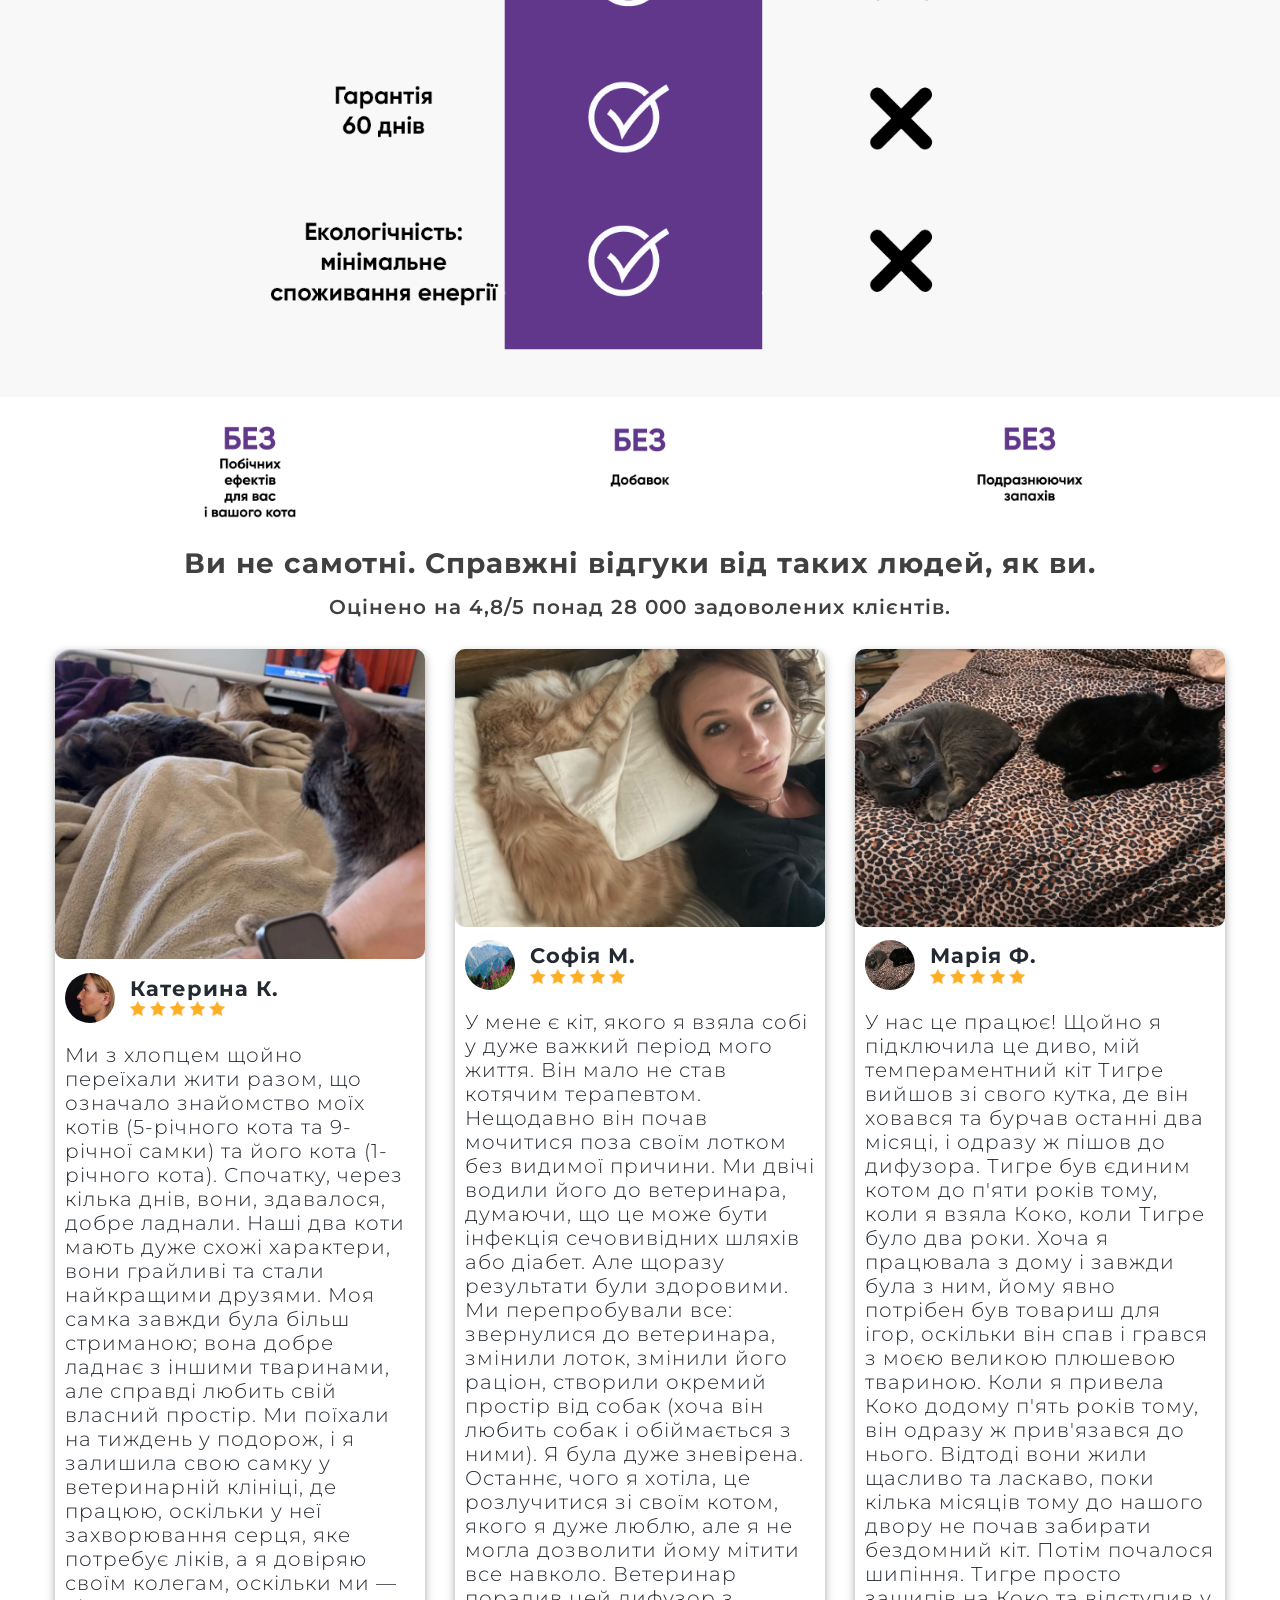
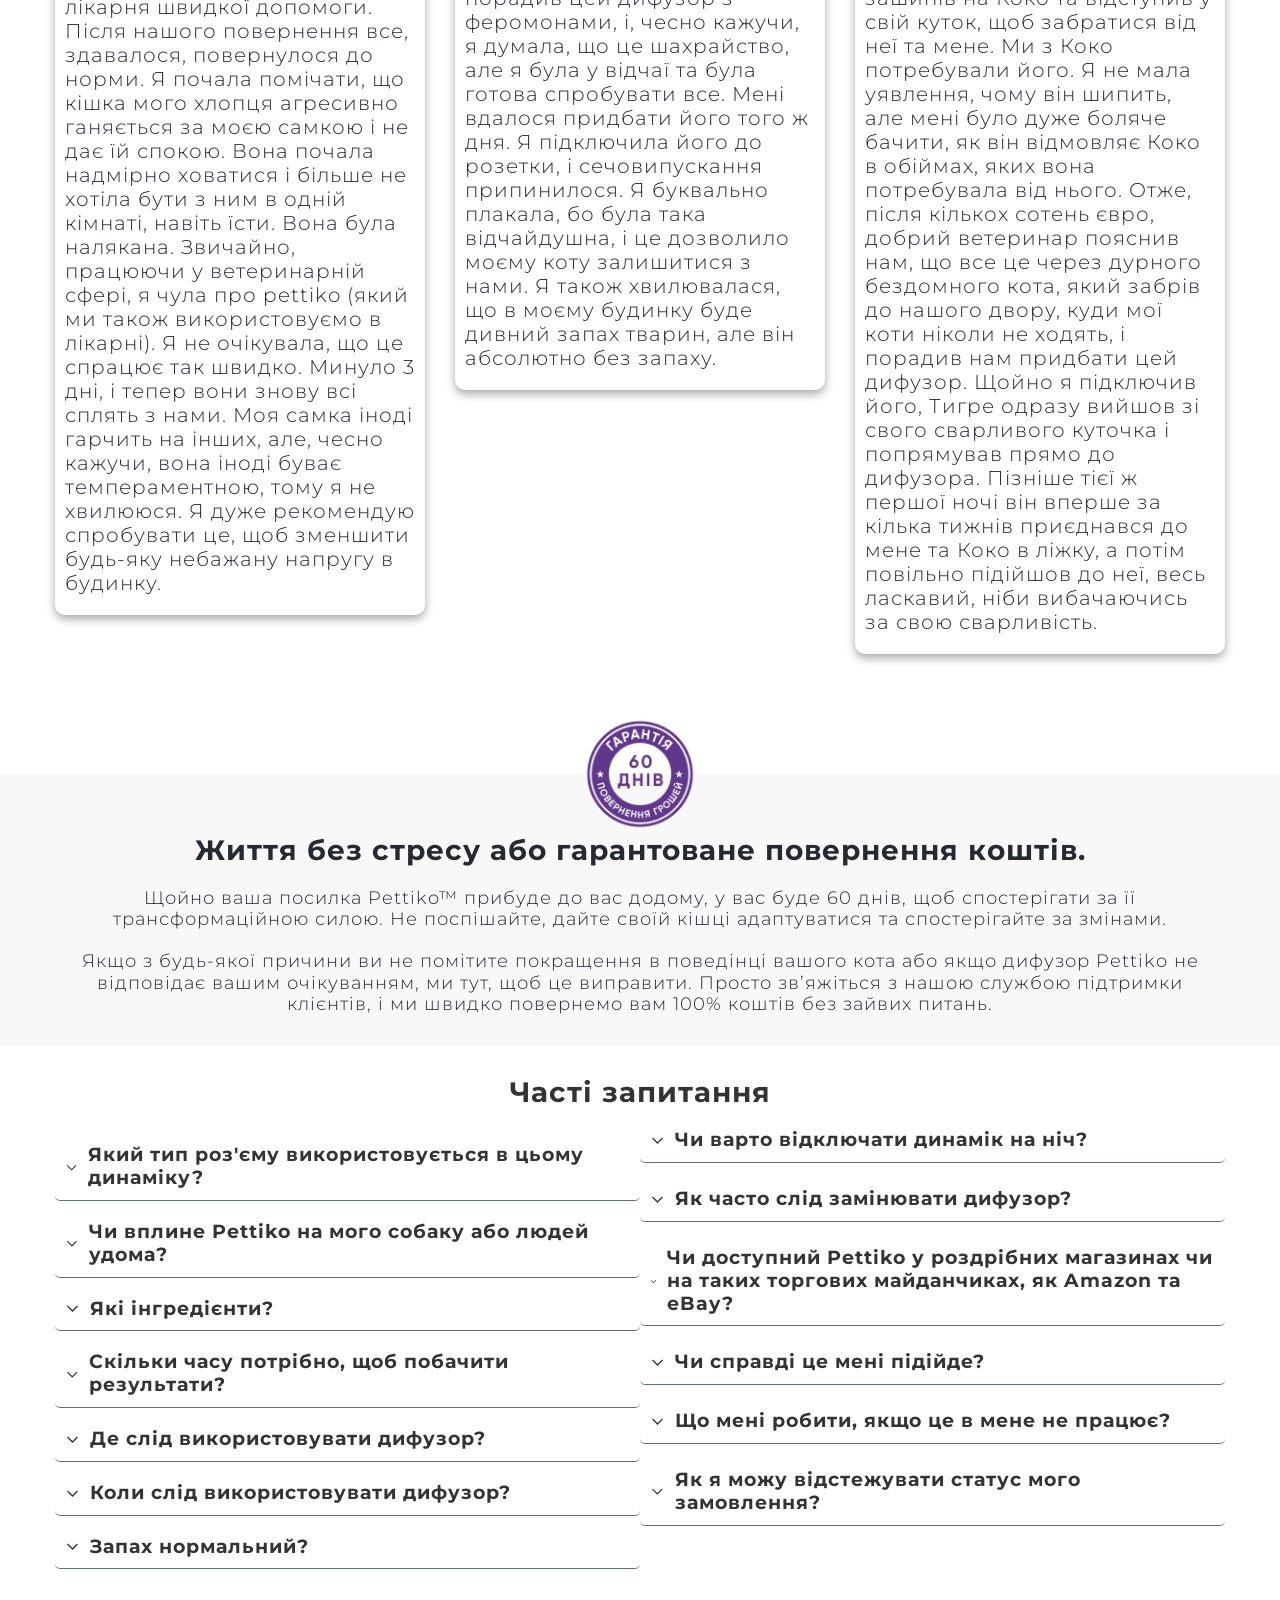
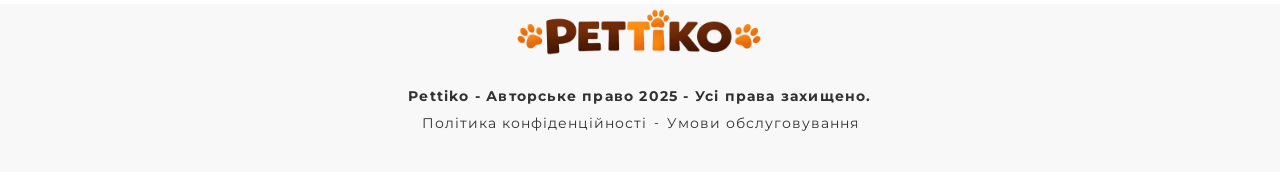
==== commit c245b1dd: "add phone-validator and mini edits" ====
--- a/index.html
+++ b/index.html
@@ -120,7 +120,7 @@
       <strong>Розпродаж: знижка 50%</strong>
     </h3>
     <a href="./index.html" class="header__bottom-line flex-row">
-      <img src="./assets/img/Logo Print.png" alt="" width="133" />
+      <img src="./assets/img/Logo Main.png" alt="" width="133" />
     </a>
   </header>
 
@@ -912,6 +912,7 @@
   </footer>
 
   <script src="./main.js"></script>
+  <script src="./phone_validator.js"></script>
 </body>
 
 </html>
--- a/assets/css/style.css
+++ b/assets/css/style.css
@@ -254,7 +254,7 @@
   padding-top: 60px;
   position: relative;
   background-color: rgb(248, 248, 248);
-  font-size: 20px;
+  font-size: 18px;
   font-weight: 300;
   color: rgb(37, 42, 50);
   padding-bottom: 30px;
@@ -515,14 +515,14 @@
   z-index: 999;
 
   h4 {
-    font-size: 20px;
+    font-size: 18px;
   }
 
   input {
     border-radius: 5px;
     padding: 3px;
     border: 1px solid #000;
-    font-size: 18px;
+    font-size: 17px;
     width: 50px;
   }
 
@@ -535,7 +535,7 @@
     button {
       border: none;
       background: none;
-      font-size: 20px;
+      font-size: 18px;
       background-color: rgb(190, 174, 174);
       width: 25px;
       height: 25px;
@@ -546,7 +546,6 @@
 }
 
 .order-pop-up__improvements__improvement__prices {
-  font-size: 18px;
   font-weight: 600;
 }
 
@@ -554,17 +553,22 @@
   display: flex;
   flex-direction: column;
   align-items: center;
-  font-size: 18px;
+  font-size: 17px;
 
   .flex-row {
     gap: 5px;
-    font-size: 18px;
+    font-size: 17px;
     font-weight: 600;
   }
 }
 
 .old-price {
   text-decoration: line-through #000;
+  font-size: 14px;
+}
+
+.new-price {
+  font-size: 18px;
 }
 
 .order-pop-up__products {
@@ -575,7 +579,7 @@
   gap: 15px;
 
   .product {
-    font-size: 20px;
+    font-size: 18px;
   }
 }
 
@@ -586,7 +590,7 @@
   color: white;
   padding: 10px 15px;
   border-radius: 10px;
-  font-size: 14px;
+  font-size: 16px;
 }
 
 .order-pop-up__line {
@@ -602,7 +606,7 @@
 }
 
 .order-pop-up__to-pay__right {
-  font-size: 18px;
+  font-size: 17px;
   font-weight: 500;
 }
 
--- a/assets/css/media.css
+++ b/assets/css/media.css
@@ -15,9 +15,11 @@
 }
 
 @media (max-width: 1000px) {
-  img {
-    max-width: 320px;
-    max-height: 320px;
+
+  .pet-wellness-vs-altre-marche  {
+    width: 100%;
+    height: auto;
+    margin: 0;  
   }
 
   h1 {
@@ -63,8 +65,8 @@
 
   .row-items-block {
     img {
-      height: 70px;
-      width: 70px;
+      height: 100px;
+      width: 100px;
     }
   }
 
@@ -159,7 +161,7 @@
 
     .grid-cols {
       display: grid;
-      grid-template-columns: 1fr 1fr;
+      grid-template-columns: 1fr;
       gap: 10px;
     }
   }
